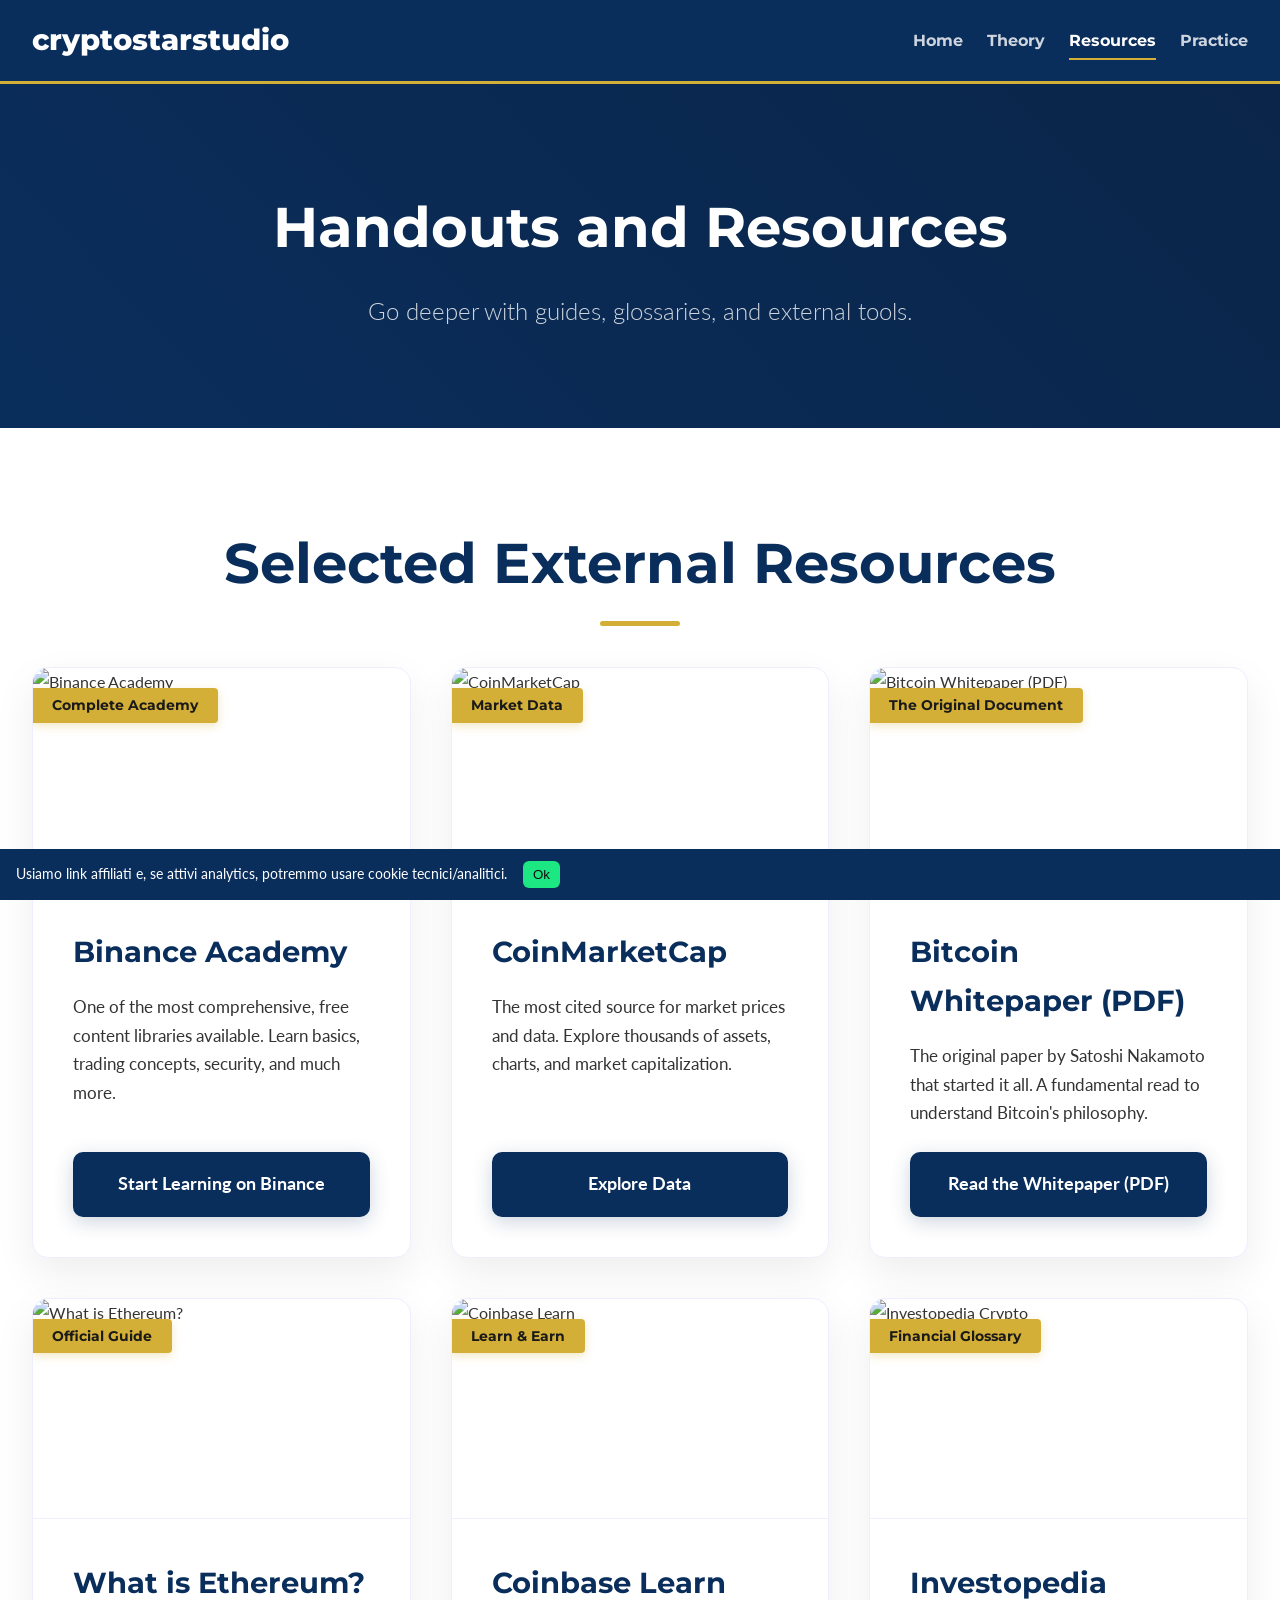
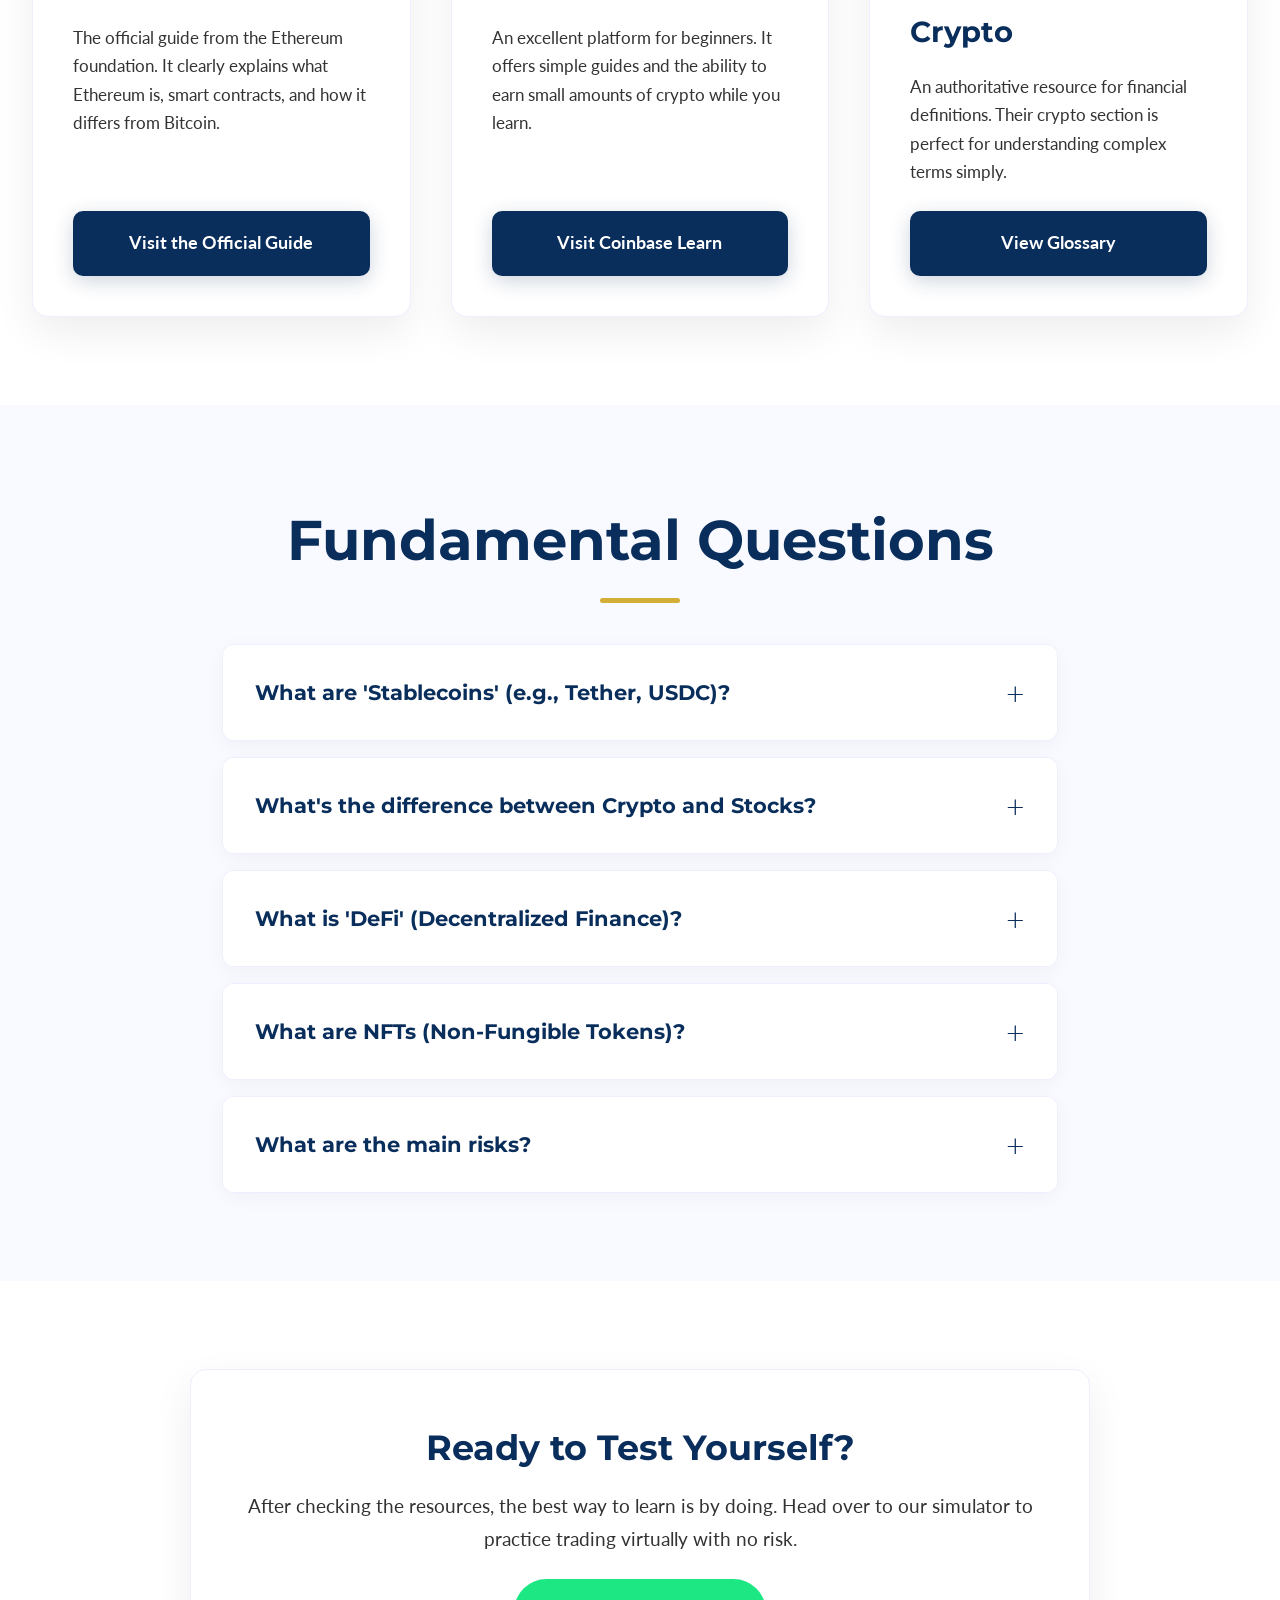
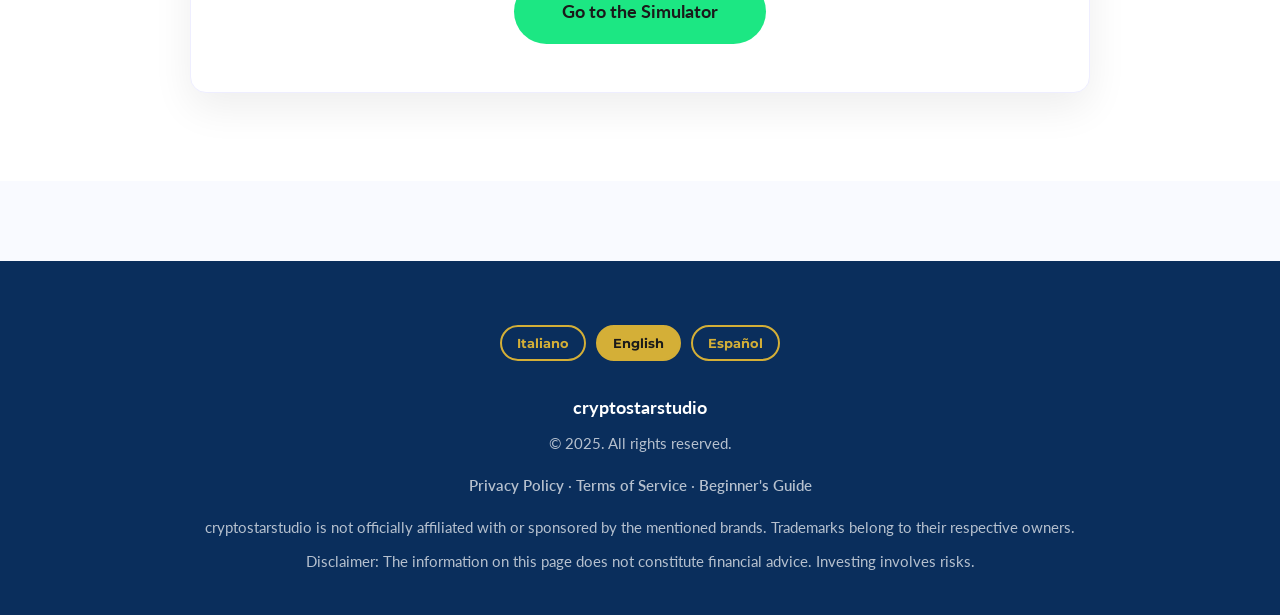
==== dispense.html @ 54ff077c "Commit iniziale - Aggiunte le 4 pagine principali" ====
<!DOCTYPE html>
<html lang="it">
<head>
    <meta charset="UTF-8">
    <meta name="viewport" content="width=device-width, initial-scale=1.0">
    <title data-lang-key="pageTitleDispense">cryptostarstudio - Dispense</title>

    
    <link rel="preconnect" href="https://fonts.googleapis.com">
    <link rel="preconnect" href="https://fonts.gstatic.com" crossorigin>
    <link href="https://fonts.googleapis.com/css2?family=Montserrat:wght@500;700;800&family=Lato:wght@300;400;700&display=swap" rel="stylesheet">

    
    <link rel="stylesheet" href="https://cdnjs.cloudflare.com/ajax/libs/animate.css/4.1.1/animate.min.css"/>

    <style>
        /* === VARIABILI GLOBALI === */
        :root {
            --primary-color: #0a2e5c;
            --secondary-color: #D4AF37;
            --cta-color: #1ce783;
            --dark-color: #1a1a1a;
            --light-color: #ffffff;
            --background-color: #f9faff;
            --text-color: #333;
            --font-heading: 'Montserrat', sans-serif;
            --font-body: 'Lato', sans-serif;
            --card-shadow: 0 15px 40px rgba(0, 0, 0, 0.07);
            --transition-speed: 0.5s cubic-bezier(0.19, 1, 0.22, 1);
        }
        *, *::before, *::after { box-sizing: border-box; margin: 0; padding: 0; }
        html { scroll-behavior: smooth; }
        body {
            font-family: var(--font-body);
            line-height: 1.7;
            color: var(--text-color);
            background-color: var(--background-color);
            overflow-x: hidden;
        }
        .container { max-width: 1280px; margin: 0 auto; padding: 0 2rem; }
        
        /* === Menu Navigazione === */
        .main-nav {
            background-color: var(--primary-color);
            padding: 1rem 0;
            width: 100%;
            z-index: 100;
            box-shadow: 0 2px 10px rgba(0,0,0,0.2);
            border-bottom: 3px solid var(--secondary-color);
        }
        .nav-container {
            display: flex;
            justify-content: space-between;
            align-items: center;
            max-width: 1280px;
            margin: 0 auto;
            padding: 0 2rem;
        }
        .nav-logo {
            font-family: var(--font-heading);
            font-size: 1.8rem;
            font-weight: 800;
            color: var(--light-color);
            text-decoration: none;
        }
        .nav-logo span { color: var(--secondary-color); font-weight: 700; }
        .nav-menu { list-style: none; display: flex; gap: 1.5rem; margin: 0; padding: 0; }
        .nav-menu li a {
            color: rgba(255, 255, 255, 0.8);
            text-decoration: none;
            font-weight: 700;
            font-family: var(--font-heading);
            font-size: 1rem;
            transition: color 0.3s ease;
            padding: 0.5rem 0;
        }
        .nav-menu li a:hover,
        .nav-menu li a.current {
            color: var(--light-color);
            border-bottom: 2px solid var(--secondary-color);
        }
        .nav-toggle { display: none; }
        @media (max-width: 768px) {
            .nav-container { flex-wrap: wrap; padding: 0 1rem; }
            .nav-menu { display: none; flex-direction: column; width: 100%; gap: 0.5rem; margin-top: 1rem; }
            .nav-menu.is-active { display: flex; }
            .nav-menu li { text-align: center; width: 100%; }
            .nav-menu li a { display: block; padding: 0.75rem 0; }
            .nav-menu li a:hover, .nav-menu li a.current { border-bottom: none; background-color: rgba(255,255,255,0.1); }
            .nav-toggle { display: block; background: none; border: none; color: white; font-size: 2rem; cursor: pointer; }
        }
        
        /* === Header Semplice === */
        .hero-simple {
            padding: 6rem 2rem;
            background: linear-gradient(45deg, var(--primary-color), #0a2549);
            color: var(--light-color);
            text-align: center;
        }
        .hero-simple h1 {
            font-family: var(--font-heading);
            font-size: 3.5rem;
            font-weight: 700;
        }
        .hero-simple p {
            font-size: 1.5rem;
            font-weight: 300;
            max-width: 700px;
            margin: 1rem auto 0;
            color: rgba(255, 255, 255, 0.8);
        }
        @media (max-width: 768px) {
            .hero-simple { padding: 4rem 1rem; }
            .hero-simple h1 { font-size: 2.5rem; }
            .hero-simple p { font-size: 1.2rem; }
        }

        /* === Sezioni === */
        .section { padding: 5.5rem 0; position: relative; }
        .section-title {
            font-family: var(--font-heading);
            font-size: 3.5rem;
            color: var(--primary-color);
            margin-bottom: 3.5rem; 
            font-weight: 700;
            text-align: center;
            position: relative;
        }
        .section-title::after {
            content: '';
            position: absolute;
            left: 50%;
            bottom: -15px;
            transform: translateX(-50%);
            width: 80px;
            height: 5px;
            background: var(--secondary-color);
            border-radius: 3px;
        }
        
        /* Sfondi Sezioni */
        .section-risorse { background-color: var(--light-color); }
        .section-faq { background-color: var(--background-color); }
        .section-cta-pratica { background-color: var(--light-color); }
        .content-wrapper { max-width: 900px; margin: 0 auto; }

        /* === Stili Card Risorse === */
        .card-grid {
            display: grid;
            grid-template-columns: repeat(auto-fit, minmax(340px, 1fr));
            gap: 2.5rem;
            justify-content: center;
        }
        .conto-card {
            background-color: var(--light-color);
            border-radius: 16px;
            box-shadow: var(--card-shadow);
            overflow: hidden;
            display: flex;
            flex-direction: column;
            transition: transform var(--transition-speed), box-shadow var(--transition-speed);
            border: 1px solid #eef;
            position: relative;
        }
        .conto-card:hover {
            transform: translateY(-12px);
            box-shadow: 0 25px 50px rgba(0, 0, 0, 0.1);
        }
        .conto-card-badge {
            position: absolute;
            top: 20px;
            left: -1px;
            background-color: var(--secondary-color);
            color: var(--dark-color);
            padding: 5px 20px;
            font-weight: 700;
            font-family: var(--font-heading);
            font-size: 0.9rem;
            border-radius: 0 4px 4px 0;
            box-shadow: 0 3px 10px rgba(212, 175, 55, 0.3);
        }
        .conto-image {
            width: 100%;
            height: 220px;
            object-fit: cover;
            display: block;
            border-bottom: 1px solid #eef;
        }
        .conto-content {
            padding: 2.5rem;
            flex-grow: 1; 
            display: flex;
            flex-direction: column;
        }
        .conto-content h3 {
            font-family: var(--font-heading);
            font-size: 1.8rem;
            color: var(--primary-color);
            margin-bottom: 1rem;
            font-weight: 700;
        }
        .conto-content p {
            font-size: 1.05rem;
            margin-bottom: 1.5rem;
            flex-grow: 1; 
        }
        .conto-cta {
            display: block;
            width: 100%;
            padding: 1.1rem 1.5rem;
            background: var(--primary-color);
            color: var(--light-color);
            text-align: center;
            text-decoration: none;
            font-weight: 700;
            font-size: 1.1rem;
            border-radius: 10px;
            transition: all 0.3s ease;
            box-shadow: 0 5px 20px rgba(10, 46, 92, 0.2);
            margin-top: auto; /* Spinge il bottone in fondo */
        }
        .conto-cta:hover {
            background-color: var(--dark-color);
            transform: translateY(-3px);
            box-shadow: 0 8px 25px rgba(0, 0, 0, 0.2);
        }
        
        /* === Stili FAQ === */
        .faq-container {
            display: flex;
            flex-direction: column;
            gap: 1rem;
        }
        .faq-item {
            background: var(--light-color);
            border-radius: 12px;
            border: 1px solid #eef;
            box-shadow: 0 5px 20px rgba(0,0,0,0.04);
            overflow: hidden; 
        }
        .faq-question {
            width: 100%;
            display: flex;
            justify-content: space-between;
            align-items: center;
            padding: 1.75rem 2rem;
            background: var(--light-color);
            border: none;
            cursor: pointer;
            text-align: left;
            font-family: var(--font-heading);
            font-size: 1.3rem;
            font-weight: 700;
            color: var(--primary-color);
            transition: background-color 0.3s ease;
        }
        .faq-question:hover {
            background-color: #fcfdff;
        }
        .faq-question::after { 
            content: '+';
            font-family: 'Lato', sans-serif;
            font-size: 2rem;
            font-weight: 300;
            color: var(--primary-color);
            transition: transform 0.3s ease;
            margin-left: 1rem;
        }
        .faq-question.active::after { 
            content: '\00D7'; /* Simbolo 'x' */
            transform: scale(1.2);
        }
        .faq-answer {
            max-height: 0; 
            overflow: hidden;
            transition: max-height 0.4s ease-out;
        }
        .faq-answer p {
            padding: 0 2rem 1.75rem 2rem;
            font-size: 1.05rem;
            line-height: 1.8;
            color: var(--text-color);
        }
        
        /* === Stili CTA Box === */
        .cta-box {
            background: var(--light-color);
            padding: 3rem;
            border-radius: 16px;
            text-align: center;
            max-width: 900px;
            margin: 0 auto;
            box-shadow: var(--card-shadow);
            border: 1px solid #eef;
        }
        .cta-box h3 {
            font-family: var(--font-heading);
            font-size: 2.2rem;
            color: var(--primary-color);
            margin-bottom: 0.75rem;
        }
        .cta-box p {
            font-size: 1.2rem;
            margin-bottom: 1.5rem;
        }
        .cta-box-link {
            display: inline-block;
            background: var(--cta-color);
            color: var(--dark-color);
            padding: 1.1rem 3rem;
            border-radius: 50px;
            text-decoration: none;
            font-weight: 700;
            font-size: 1.1rem;
            transition: all 0.3s ease;
        }
        .cta-box-link:hover {
            background: var(--primary-color);
            color: var(--light-color);
            transform: scale(1.05);
        }

        /* === Animazioni Scroll === */
        .animate-on-scroll {
            opacity: 0;
            transition: opacity 1s ease-out, transform 1s ease-out;
        }
        .fade-in-up {
            transform: translateY(50px);
        }
        .is-visible {
            opacity: 1;
            transform: translate(0, 0);
        }

        /* === Footer === */
        footer {
            background-color: var(--primary-color);
            color: rgba(255, 255, 255, 0.7);
            text-align: center;
            padding: 4rem 2rem 2rem 2rem; 
            margin-top: 5rem;
            position: relative;
        }
        .lang-selector { margin-bottom: 2rem; display: flex; justify-content: center; gap: 10px; }
        .lang-selector button {
            background: none;
            border: 2px solid var(--secondary-color);
            color: var(--secondary-color);
            padding: 8px 15px;
            font-weight: 700;
            font-family: var(--font-heading);
            border-radius: 20px;
            cursor: pointer;
            transition: all 0.3s ease;
        }
        .lang-selector button:hover { background-color: var(--secondary-color); color: var(--dark-color); }
        .lang-selector button.active { background-color: var(--secondary-color); color: var(--dark-color); }
        footer p { margin-bottom: 0.5rem; font-size: 0.95rem; }
        footer p:first-of-type { font-weight: 700; color: var(--light-color); font-size: 1.1rem; }
        .footer-links { margin: 1rem 0; }
        .footer-links a { color: rgba(255, 255, 255, 0.7); text-decoration: none; font-weight: 600; }
        .footer-links a:hover { color: var(--light-color); text-decoration: underline; }
    </style>
</head>
<body id="page-dispense">

    <nav class="main-nav">
        <div class="nav-container">
            <a href="index.html" class="nav-logo" data-lang-key="footerBrand">cryptostar<span>studio</span></a>
            
            <button class="nav-toggle" id="nav-toggle" aria-label="Menu" aria-expanded="false" aria-controls="nav-menu">☰</button>
            
            <ul class="nav-menu" id="nav-menu">
                <li><a href="index.html" data-lang-key="navHome"></a></li>
                <li><a href="teoria.html" data-lang-key="navTeoria"></a></li>
                <li><a href="dispense.html" class="current" data-lang-key="navDispense"></a></li>
                <li><a href="pratica.html" data-lang-key="navPratica"></a></li>
            </ul>
        </div>
    </nav>

    <header class="hero-simple">
        <div class="hero-simple-content">
            <h1 data-lang-key="dispenseHeroTitle"></h1>
            <p data-lang-key="dispenseHeroSubtitle"></p>
        </div>
    </header>

    <main>
        
        <section class="section section-risorse">
            <div class="container">
                <h2 class="section-title animate-on-scroll fade-in-up" data-lang-key="risorseTitle"></h2>
                
                <div class="card-grid" id="risorse-grid">
                    </div>
            </div>
        </section>

        <section class="section section-faq">
            <div class="container content-wrapper">
                <h2 class="section-title animate-on-scroll fade-in-up" data-lang-key="faqTitle"></h2>
                
                <div class="faq-container animate-on-scroll fade-in-up" style="transition-delay: 200ms;">
                    
                    <div class="faq-item">
                        <button class="faq-question" id="faq-q-1" aria-expanded="false" aria-controls="faq-a-1" data-lang-key="faq1q"></button>
                        <div class="faq-answer" id="faq-a-1" role="region" aria-labelledby="faq-q-1">
                            <p data-lang-key="faq1a"></p>
                        </div>
                    </div>
                    <div class="faq-item">
                        <button class="faq-question" id="faq-q-2" aria-expanded="false" aria-controls="faq-a-2" data-lang-key="faq2q"></button>
                        <div class="faq-answer" id="faq-a-2" role="region" aria-labelledby="faq-q-2">
                            <p data-lang-key="faq2a"></p>
                        </div>
                    </div>
                    <div class="faq-item">
                        <button class="faq-question" id="faq-q-3" aria-expanded="false" aria-controls="faq-a-3" data-lang-key="faq3q"></button>
                        <div class="faq-answer" id="faq-a-3" role="region" aria-labelledby="faq-q-3">
                            <p data-lang-key="faq3a"></p>
                        </div>
                    </div>
                    <div class="faq-item">
                        <button class="faq-question" id="faq-q-4" aria-expanded="false" aria-controls="faq-a-4" data-lang-key="faq4q"></button>
                        <div class="faq-answer" id="faq-a-4" role="region" aria-labelledby="faq-q-4">
                            <p data-lang-key="faq4a"></p>
                        </div>
                    </div>
                    <div class="faq-item">
                        <button class="faq-question" id="faq-q-5" aria-expanded="false" aria-controls="faq-a-5" data-lang-key="faq5q"></button>
                        <div class="faq-answer" id="faq-a-5" role="region" aria-labelledby="faq-q-5">
                            <p data-lang-key="faq5a"></p>
                        </div>
                    </div>

                </div>
            </div>
        </section>

        <section class="section section-cta-pratica">
            <div class="container">
                 <div class="cta-box animate-on-scroll fade-in-up">
                    <h3 data-lang-key="praticaCtaTitle"></h3>
                    <p data-lang-key="praticaCtaDesc"></p>
                    <a href="pratica.html" class="cta-box-link" data-lang-key="praticaCtaBtn"></a>
                </div>
            </div>
        </section>
        
    </main>

    <footer>
        <div class="container">
            <div class="lang-selector">
                <button data-lang="it">Italiano</button>
                <button data-lang="en">English</button>
                <button data-lang="es">Español</button>
            </div>
            <p data-lang-key="footerBrand"></p>
            <p>&copy; 2025. <span data-lang-key="footerRights"></span></p>
            
            <p class="footer-links">
                <a href="privacy.html" data-lang-key="privacyLink"></a> &middot; 
                <a href="termini.html" data-lang-key="termsLink"></a> &middot; 
                <a href="teoria.html" data-lang-key="guideLink"></a>
                </p>
            <p data-lang-key="notAffiliated"></p>
            <p data-lang-key="footerDisclaimer"></p>
        </div>
    </footer>


    <script>
        // === OGGETTO TRADUZIONI ===
        const translations = {
            "it": {
                "pageTitleDispense": "cryptostarstudio - Dispense e Risorse",
                "navHome": "Home",
                "navTeoria": "Teoria",
                "navDispense": "Dispense",
                "navPratica": "Pratica",
                "dispenseHeroTitle": "Dispense e Risorse",
                "dispenseHeroSubtitle": "Approfondisci con guide, glossari e strumenti esterni.",
                
                "risorseTitle": "Risorse Esterne Selezionate",
                "risorsaBinanceType": "Accademia Completa",
                "risorsaBinanceTitle": "Binance Academy",
                "risorsaBinanceDesc": "Una delle librerie di contenuti più complete e gratuite. Impara le basi, i concetti di trading, la sicurezza e molto altro.",
                "risorsaBinanceCta": "Inizia a Imparare su Binance",
                "risorsaBitcoinType": "Il Documento Originale",
                "risorsaBitcoinTitle": "Bitcoin Whitepaper (PDF)",
                "risorsaBitcoinDesc": "Il documento originale di Satoshi Nakamoto che ha dato inizio a tutto. Una lettura fondamentale per capire la filosofia di Bitcoin.",
                "risorsaBitcoinCta": "Leggi il Whitepaper (PDF)",
                "risorsaEthereumType": "Guida Ufficiale",
                "risorsaEthereumTitle": "Cos'è Ethereum?",
                "risorsaEthereumDesc": "La guida ufficiale dalla fondazione Ethereum. Spiega in modo chiaro cos'è Ethereum, gli smart contract, e come si differenzia da Bitcoin.",
                "risorsaEthereumCta": "Visita la Guida Ufficiale",
                "risorsaCoinbaseType": "Impara e Guadagna",
                "risorsaCoinbaseTitle": "Coinbase Learn",
                "risorsaCoinbaseDesc": "Una piattaforma eccellente per i principianti. Offre guide semplici e la possibilità di guadagnare piccole quantità di crypto mentre impari.",
                "risorsaCoinbaseCta": "Visita Coinbase Learn",
                "risorsaGlossarioType": "Glossario Finanziario",
                "risorsaInvestopediaTitle": "Investopedia Crypto",
                "risorsaInvestopediaDesc": "Una risorsa autorevole per definizioni finanziarie. La loro sezione crypto è perfetta per capire termini complessi in modo semplice.",
                "risorsaInvestopediaCta": "Consulta il Glossario",
                "risorsaDatiType": "Dati di Mercato",
                "risorsaCoinMarketCapTitle": "CoinMarketCap",
                "risorsaCoinMarketCapDesc": "La fonte più citata per i prezzi e i dati di mercato. Esplora migliaia di asset, grafici e capitalizzazione di mercato.",
                "risorsaCoinMarketCapCta": "Esplora i Dati",

                "faqTitle": "Domande Fondamentali",
                "faq1q": "Cosa sono le 'Stablecoin' (es. Tether, USDC)?",
                "faq1a": "Sono criptovalute progettate per mantenere un valore stabile, solitamente agganciato 1:1 a una valuta tradizionale come il Dollaro USA. Sono usate per fare trading o per \"parcheggiare\" valore senza uscire dal mercato crypto.",
                "faq2q": "Qual è la differenza tra Criptovalute e Azioni?",
                "faq2a": "Le Azioni rappresentano la proprietà di una frazione di un'azienda. Le Criptovalute sono asset digitali nativi di una rete (la blockchain). Il loro valore non è legato ai profitti di un'azienda, ma alla sicurezza, utilità e adozione della loro rete.",
                "faq3q": "Cos'è la 'DeFi' (Finanza Decentralizzata)?",
                "faq3a": "È un termine che descrive servizi finanziari (prestiti, scambi, ecc.) costruiti sulla blockchain, principalmente Ethereum. L'obiettivo è eliminare gli intermediari, come le banche.",
                "faq4q": "Cosa sono gli NFT (Non-Fungible Token)?",
                "faq4a": "Sono 'certificati di proprietà' digitali unici registrati su una blockchain. Possono rappresentare qualsiasi cosa, da un'opera d'arte digitale a un oggetto in un videogioco. 'Non-Fungibile' significa che non è intercambiabile.",
                "faq5q": "Quali sono i rischi principali?",
                "faq5a": "I rischi principali sono: 1. **Volatilità:** I prezzi possono salire e scendere molto rapidamente. 2. **Sicurezza:** Se perdi le chiavi del tuo wallet, perdi i tuoi fondi per sempre. 3. **Regolamentazione:** Le leggi cambiano rapidamente. Non investire mai più di quanto sei disposto a perdere.",

                "praticaCtaTitle": "Pronto a Metterti alla Prova?",
                "praticaCtaDesc": "Dopo aver consultato le risorse, il modo migliore per imparare è fare. Passa al nostro simulatore per fare trading virtuale senza rischi.",
                "praticaCtaBtn": "Vai al Simulatore",

                "footerBrand": "cryptostarstudio",
                "footerRights": "Tutti i diritti riservati.",
                "footerDisclaimer": "Disclaimer: Le informazioni su questa pagina non costituiscono consulenza finanziaria. Investire comporta dei rischi.",
                "privacyLink": "Privacy Policy",
                "termsLink": "Termini di Servizio",
                "guideLink": "Guida per Principianti",
                "notAffiliated": "cryptostarstudio non è affiliato né sponsorizzato ufficialmente dai brand menzionati. I marchi appartengono ai rispettivi proprietari."
            },
            "en": {
                // ... (Traduci tutte le nuove chiavi in Inglese)
                "pageTitleDispense": "cryptostarstudio - Resources",
                "navHome": "Home",
                "navTeoria": "Theory",
                "navDispense": "Resources",
                "navPratica": "Practice",
                "dispenseHeroTitle": "Handouts and Resources",
                "dispenseHeroSubtitle": "Go deeper with guides, glossaries, and external tools.",
                "risorseTitle": "Selected External Resources",
                "risorsaBinanceType": "Complete Academy",
                "risorsaBinanceTitle": "Binance Academy",
                "risorsaBinanceDesc": "One of the most comprehensive, free content libraries available. Learn basics, trading concepts, security, and much more.",
                "risorsaBinanceCta": "Start Learning on Binance",
                "risorsaBitcoinType": "The Original Document",
                "risorsaBitcoinTitle": "Bitcoin Whitepaper (PDF)",
                "risorsaBitcoinDesc": "The original paper by Satoshi Nakamoto that started it all. A fundamental read to understand Bitcoin's philosophy.",
                "risorsaBitcoinCta": "Read the Whitepaper (PDF)",
                "risorsaEthereumType": "Official Guide",
                "risorsaEthereumTitle": "What is Ethereum?",
                "risorsaEthereumDesc": "The official guide from the Ethereum foundation. It clearly explains what Ethereum is, smart contracts, and how it differs from Bitcoin.",
                "risorsaEthereumCta": "Visit the Official Guide",
                "risorsaCoinbaseType": "Learn & Earn",
                "risorsaCoinbaseTitle": "Coinbase Learn",
                "risorsaCoinbaseDesc": "An excellent platform for beginners. It offers simple guides and the ability to earn small amounts of crypto while you learn.",
                "risorsaCoinbaseCta": "Visit Coinbase Learn",
                "risorsaGlossarioType": "Financial Glossary",
                "risorsaInvestopediaTitle": "Investopedia Crypto",
                "risorsaInvestopediaDesc": "An authoritative resource for financial definitions. Their crypto section is perfect for understanding complex terms simply.",
                "risorsaInvestopediaCta": "View Glossary",
                "risorsaDatiType": "Market Data",
                "risorsaCoinMarketCapTitle": "CoinMarketCap",
                "risorsaCoinMarketCapDesc": "The most cited source for market prices and data. Explore thousands of assets, charts, and market capitalization.",
                "risorsaCoinMarketCapCta": "Explore Data",
                "faqTitle": "Fundamental Questions",
                "faq1q": "What are 'Stablecoins' (e.g., Tether, USDC)?",
                "faq1a": "They are cryptocurrencies designed to maintain a stable value, usually pegged 1:1 to a traditional currency like the US Dollar. They are used for trading or to \"park\" value without leaving the crypto market.",
                "faq2q": "What's the difference between Crypto and Stocks?",
                "faq2a": "Stocks represent ownership in a company. Cryptocurrencies are digital assets native to a network (the blockchain). Their value isn't tied to company profits, but to the security, utility, and adoption of their network.",
                "faq3q": "What is 'DeFi' (Decentralized Finance)?",
                "faq3a": "It's a term for financial services (lending, borrowing, trading) built on blockchain technology, mainly Ethereum. The goal is to eliminate intermediaries like banks.",
                "faq4q": "What are NFTs (Non-Fungible Tokens)?",
                "faq4a": "They are unique digital 'certificates of ownership' registered on a blockchain. They can represent anything from digital art to a video game item. 'Non-Fungible' means it's not interchangeable.",
                "faq5q": "What are the main risks?",
                "faq5a": "The main risks are: 1. **Volatility:** Prices can rise and fall very quickly. 2. **Security:** If you lose your wallet's private keys, you lose your funds forever. 3. **Regulation:** Laws change rapidly. Never invest more than you are willing to lose.",
                "praticaCtaTitle": "Ready to Test Yourself?",
                "praticaCtaDesc": "After checking the resources, the best way to learn is by doing. Head over to our simulator to practice trading virtually with no risk.",
                "praticaCtaBtn": "Go to the Simulator",
                "footerBrand": "cryptostarstudio",
                "footerRights": "All rights reserved.",
                "footerDisclaimer": "Disclaimer: The information on this page does not constitute financial advice. Investing involves risks.",
                "privacyLink": "Privacy Policy",
                "termsLink": "Terms of Service",
                "guideLink": "Beginner's Guide",
                "notAffiliated": "cryptostarstudio is not officially affiliated with or sponsored by the mentioned brands. Trademarks belong to their respective owners."
            },
            "es": {
                // ... (Traduci tutte le nuove chiavi in Spagnolo)
                "pageTitleDispense": "cryptostarstudio - Recursos",
                "navHome": "Inicio",
                "navTeoria": "Teoría",
                "navDispense": "Recursos",
                "navPratica": "Práctica",
                "dispenseHeroTitle": "Recursos y Guías",
                "dispenseHeroSubtitle": "Profundiza con guías, glosarios y herramientas externas.",
                "risorseTitle": "Recursos Externos Seleccionados",
                "risorsaBinanceType": "Academia Completa",
                "risorsaBinanceTitle": "Binance Academy",
                "risorsaBinanceDesc": "Una de las bibliotecas de contenido gratuitas más completas. Aprende conceptos básicos, trading, seguridad y mucho más.",
                "risorsaBinanceCta": "Aprende en Binance",
                "risorsaBitcoinType": "El Documento Original",
                "risorsaBitcoinTitle": "Bitcoin Whitepaper (PDF)",
                "risorsaBitcoinDesc": "El documento original de Satoshi Nakamoto que lo empezó todo. Una lectura fundamental para entender la filosofía de Bitcoin.",
                "risorsaBitcoinCta": "Leer el Whitepaper (PDF)",
                "risorsaEthereumType": "Guía Oficial",
                "risorsaEthereumTitle": "¿Qué es Ethereum?",
                "risorsaEthereumDesc": "La guía oficial de la fundación Ethereum. Explica claramente qué es Ethereum, los smart contracts y en qué se diferencia de Bitcoin.",
                "risorsaEthereumCta": "Visita la Guía Oficial",
                "risorsaCoinbaseType": "Aprende y Gana",
                "risorsaCoinbaseTitle": "Coinbase Learn",
                "risorsaCoinbaseDesc": "Una plataforma excelente para principiantes. Ofrece guías sencillas y la posibilidad de ganar pequeñas cantidades de cripto mientras aprendes.",
                "risorsaCoinbaseCta": "Visita Coinbase Learn",
                "risorsaGlossarioType": "Glosario Financiero",
                "risorsaInvestopediaTitle": "Investopedia Crypto",
                "risorsaInvestopediaDesc": "Un recurso autorizado para definiciones financieras. Su sección de cripto es perfecta para entender términos complejos de forma sencilla.",
                "risorsaInvestopediaCta": "Consultar Glosario",
                "risorsaDatiType": "Datos de Mercado",
                "risorsaCoinMarketCapTitle": "CoinMarketCap",
                "risorsaCoinMarketCapDesc": "La fuente más citada de precios y datos de mercado. Explora miles de activos, gráficos y capitalización de mercado.",
                "risorsaCoinMarketCapCta": "Explorar Datos",
                "faqTitle": "Preguntas Fundamentales",
                "faq1q": "¿Qué son las 'Stablecoins' (ej. Tether, USDC)?",
                "faq1a": "Son criptomonedas diseñadas para mantener un valor estable, generalmente anclado 1:1 a una moneda tradicional como el Dólar USA. Se usan para operar o para \"aparcar\" valor sin salir del mercado cripto.",
                "faq2q": "¿Cuál es la diferencia entre Criptomonedas y Acciones?",
                "faq2a": "Las Acciones representan la propiedad de una fracción de una empresa. Las Criptomonedas son activos digitales nativos de una red (la blockchain). Su valor no está ligado a las ganancias de una empresa, sino a la seguridad, utilidad y adopción de su red.",
                "faq3q": "¿Qué es 'DeFi' (Finanzas Descentralizadas)?",
                "faq3a": "Es un término para servicios financieros (préstamos, intercambios, etc.) construidos sobre la blockchain, principalmente Ethereum. El objetivo es eliminar intermediarios, como los bancos.",
                "faq4q": "¿Qué son los NFTs (Tokens No Fungibles)?",
                "faq4a": "Son 'certificados de propiedad' digitales únicos registrados en una blockchain. Pueden representar cualquier cosa, desde arte digital hasta un objeto en un videojuego. 'No Fungible' significa que no es intercambiable.",
                "faq5q": "¿Cuáles son los riesgos principales?",
                "faq5a": "Los riesgos principales son: 1. **Volatilidad:** Los precios pueden subir y bajar muy rápidamente. 2. **Seguridad:** Si pierdes las claves privadas de tu wallet, pierdes tus fondos para siempre. 3. **Regulación:** Las leyes cambian rápidamente. Nunca inviertas más de lo que estés dispuesto a perder.",
                "praticaCtaTitle": "¿Listo para Ponerte a Prueba?",
                "praticaCtaDesc": "Después de consultar los recursos, la mejor forma de aprender es practicando. Pásate por nuestro simulador para operar virtualmente sin riesgo.",
                "praticaCtaBtn": "Ir al Simulador",
                "footerBrand": "cryptostarstudio",
                "footerRights": "Todos los derechos reservados.",
                "footerDisclaimer": "Aviso: La información en esta página no constituye asesoramiento financiero. Invertir conlleva riesgos.",
                "privacyLink": "Política de Privacidad",
                "termsLink": "Términos de Servicio",
                "guideLink": "Guía de Principiante",
                "notAffiliated": "cryptostarstudio no está afiliado ni patrocinado oficialmente por las marcas mencionadas. Las marcas pertenecen a sus respectivos propietarios."
            }
        };

        // === DATI PER LE CARD ===
        const risorseData = [
            {
                id: "risorsa-binance",
                typeKey: "risorsaBinanceType",
                titleKey: "risorsaBinanceTitle",
                descriptionKey: "risorsaBinanceDesc",
                imageUrl: "https://image.pollinations.ai/prompt/logo%20of%20binance%20academy%20on%20a%20dark%20digital%20background%20clean%20professional",
                linkUrl: "https://www.financeads.net/tc.php?t=78725C442699662T", 
                ctaKey: "risorsaBinanceCta"
            },
            {
                id: "risorsa-coinmarketcap",
                typeKey: "risorsaDatiType",
                titleKey: "risorsaCoinMarketCapTitle",
                descriptionKey: "risorsaCoinMarketCapDesc",
                imageUrl: "https://image.pollinations.ai/prompt/coinmarketcap%20logo%20on%20a%20clean%20data%20grid%20background%20professional",
                linkUrl: "https://coinmarketcap.com/",
                ctaKey: "risorsaCoinMarketCapCta"
            },
            {
                id: "risorsa-bitcoin",
                typeKey: "risorsaBitcoinType",
                titleKey: "risorsaBitcoinTitle",
                descriptionKey: "risorsaBitcoinDesc",
                imageUrl: "https://image.pollinations.ai/prompt/an%20artistic%20representation%20of%20the%20bitcoin%20whitepaper%20document%20elegant",
                linkUrl: "https://bitcoin.org/files/bitcoin.pdf", 
                ctaKey: "risorsaBitcoinCta"
            },
            {
                id: "risorsa-ethereum",
                typeKey: "risorsaEthereumType",
                titleKey: "risorsaEthereumTitle",
                descriptionKey: "risorsaEthereumDesc",
                imageUrl: "https://image.pollinations.ai/prompt/ethereum%20logo%20on%20a%20futuristic%20purple%20network%20background%20digital%20art",
                linkUrl: "https://ethereum.org/what-is-ethereum/", 
                ctaKey: "risorsaEthereumCta"
            },
            {
                id: "risorsa-coinbase",
                typeKey: "risorsaCoinbaseType",
                titleKey: "risorsaCoinbaseTitle",
                descriptionKey: "risorsaCoinbaseDesc",
                imageUrl: "https://image.pollinations.ai/prompt/logo%20of%20coinbase%20learn%20on%20a%20clean%20blue%20background%20simple%20vector",
                linkUrl: "https://www.coinbase.com/learn", 
                ctaKey: "risorsaCoinbaseCta"
            },
            {
                id: "risorsa-investopedia",
                typeKey: "risorsaGlossarioType",
                titleKey: "risorsaInvestopediaTitle",
                descriptionKey: "risorsaInvestopediaDesc",
                imageUrl: "https://image.pollinations.ai/prompt/investopedia%20logo%20on%20a%20clean%20green%20financial%20background%20professional",
                linkUrl: "https://www.investopedia.com/terms/c/cryptocurrency.asp",
                ctaKey: "risorsaInvestopediaCta"
            }
        ];


        // === VARIABILI GLOBALI ===
        let currentLang = 'it';

        // === FUNZIONE CAMBIO LINGUA ===
        function changeLanguage(lang) {
            if (!translations[lang]) lang = 'it';
            currentLang = lang;
            localStorage.setItem('preferredLang', lang); 
            
            const tr = translations[lang];
            
            document.documentElement.lang = lang;
            
            if (tr.pageTitleDispense) {
                document.title = tr.pageTitleDispense;
            }
            
            document.querySelectorAll('[data-lang-key]').forEach(el => {
                const key = el.dataset.langKey;
                if (tr[key]) {
                    el.innerHTML = tr[key];
                }
            });
            
            document.querySelectorAll('.lang-selector button').forEach(btn => {
                btn.classList.toggle('active', btn.dataset.lang === lang);
            });

            // --- Ricarica i contenuti dinamici ---
            setupRisorse();
        }

        // === FUNZIONE PER POPOLARE LE RISORSE ===
        function setupRisorse() {
            const container = document.getElementById('risorse-grid');
            if (!container) return;

            const tr = translations[currentLang];
            container.innerHTML = ''; // Pulisci il container

            risorseData.forEach((risorsa, index) => {
                const card = document.createElement('div');
                card.className = 'conto-card animate-on-scroll fade-in-up';
                card.style.transitionDelay = `${index * 100}ms`;
                card.id = risorsa.id;
                
                card.innerHTML = `
                    <div class="conto-card-badge">${tr[risorsa.typeKey] || risorsa.typeKey}</div>
                    <img src="${risorsa.imageUrl}" alt="${tr[risorsa.titleKey] || ''}" class="conto-image" loading="lazy">
                    <div class="conto-content">
                        <h3>${tr[risorsa.titleKey] || risorsa.titleKey}</h3>
                        <p>${tr[risorsa.descriptionKey] || risorsa.descriptionKey}</p>
                        <a href="${risorsa.linkUrl}" target="_blank" rel="noopener noreferrer sponsored" class="conto-cta">
                            ${tr[risorsa.ctaKey] || risorsa.ctaKey}
                        </a>
                    </div>
                `;
                container.appendChild(card);
            });

            // Ri-attiva le animazioni per le nuove card
            setupScrollAnimations();
        }

        // === FUNZIONE PER FAQ ===
        function setupFAQ() {
            const faqItems = document.querySelectorAll('.faq-item');
            faqItems.forEach(item => {
                const questionButton = item.querySelector('.faq-question');
                const answerPanel = item.querySelector('.faq-answer');

                if (!questionButton || !answerPanel) return;

                questionButton.addEventListener('click', () => {
                    const isExpanded = questionButton.classList.contains('active');
                    
                    // Chiudi tutti gli altri
                    faqItems.forEach(otherItem => {
                        otherItem.querySelector('.faq-question').classList.remove('active');
                        otherItem.querySelector('.faq-question').setAttribute('aria-expanded', 'false');
                        otherItem.querySelector('.faq-answer').style.maxHeight = null;
                    });
                    
                    // Apri/Chiudi questo
                    if (!isExpanded) {
                        questionButton.classList.add('active');
                        questionButton.setAttribute('aria-expanded', 'true');
                        answerPanel.style.maxHeight = answerPanel.scrollHeight + "px";
                    }
                });
            });
        }

        // === FUNZIONE PER ANIMAZIONI SCROLL ===
        function setupScrollAnimations() {
            const animatedElements = document.querySelectorAll('.animate-on-scroll');
            if ("IntersectionObserver" in window) {
                const observer = new IntersectionObserver((entries, observer) => {
                    entries.forEach(entry => {
                        if (entry.isIntersecting) {
                            entry.target.classList.add('is-visible');
                            observer.unobserve(entry.target);
                        }
                    });
                }, { threshold: 0.1 });

                animatedElements.forEach(el => {
                    if (!el.classList.contains('is-visible')) { // Anima solo se non è già visibile
                        observer.observe(el);
                    }
                });
            } else {
                animatedElements.forEach(el => el.classList.add('is-visible'));
            }
        }

        // === EVENT LISTENER AL CARICAMENTO ===
        document.addEventListener('DOMContentLoaded', () => {
            
            // --- Logica per il Menu Mobile ---
            const navToggle = document.getElementById('nav-toggle');
            const navMenu = document.getElementById('nav-menu');
            if (navToggle && navMenu) {
                navToggle.addEventListener('click', () => {
                    const isActive = navMenu.classList.toggle('is-active');
                    navToggle.setAttribute('aria-expanded', isActive);
                });
            }

            // --- Logica per il Selettore Lingua ---
            const langButtons = document.querySelectorAll('.lang-selector button');
            langButtons.forEach(button => {
                button.addEventListener('click', () => {
                    changeLanguage(button.dataset.lang);
                });
            });

            // --- Inizializza FAQ ---
            setupFAQ();

            // --- Inizializza Lingua e Contenuti ---
            let preferredLang = localStorage.getItem('preferredLang');
            let initialLang = 'it';
            if (preferredLang && translations[preferredLang]) {
                initialLang = preferredLang;
            } else {
                let browserLang = navigator.language.split('-')[0];
                initialLang = translations[browserLang] ? browserLang : 'it';
            }
            changeLanguage(initialLang); // Questo chiamerà anche setupRisorse e setupScrollAnimations
            
            // --- Cookie Banner ---
            if(!localStorage.getItem('cookie_ack')){
                const b=document.createElement('div');
                b.style.cssText='position:fixed;bottom:0;left:0;right:0;background:#0a2e5c;color:#fff;padding:12px 16px;font-size:14px;z-index:9999;';
                b.innerHTML='Usiamo link affiliati e, se attivi analytics, potremmo usare cookie tecnici/analitici. <button id="okc" style="margin-left:12px;background:#1ce783;color:#111;border:0;padding:6px 10px;border-radius:6px;cursor:pointer;">Ok</button>';
                document.body.appendChild(b);
                document.getElementById('okc').onclick=()=>{ localStorage.setItem('cookie_ack','1'); b.remove(); };
            }
        });
    </script>

</body>
</html>
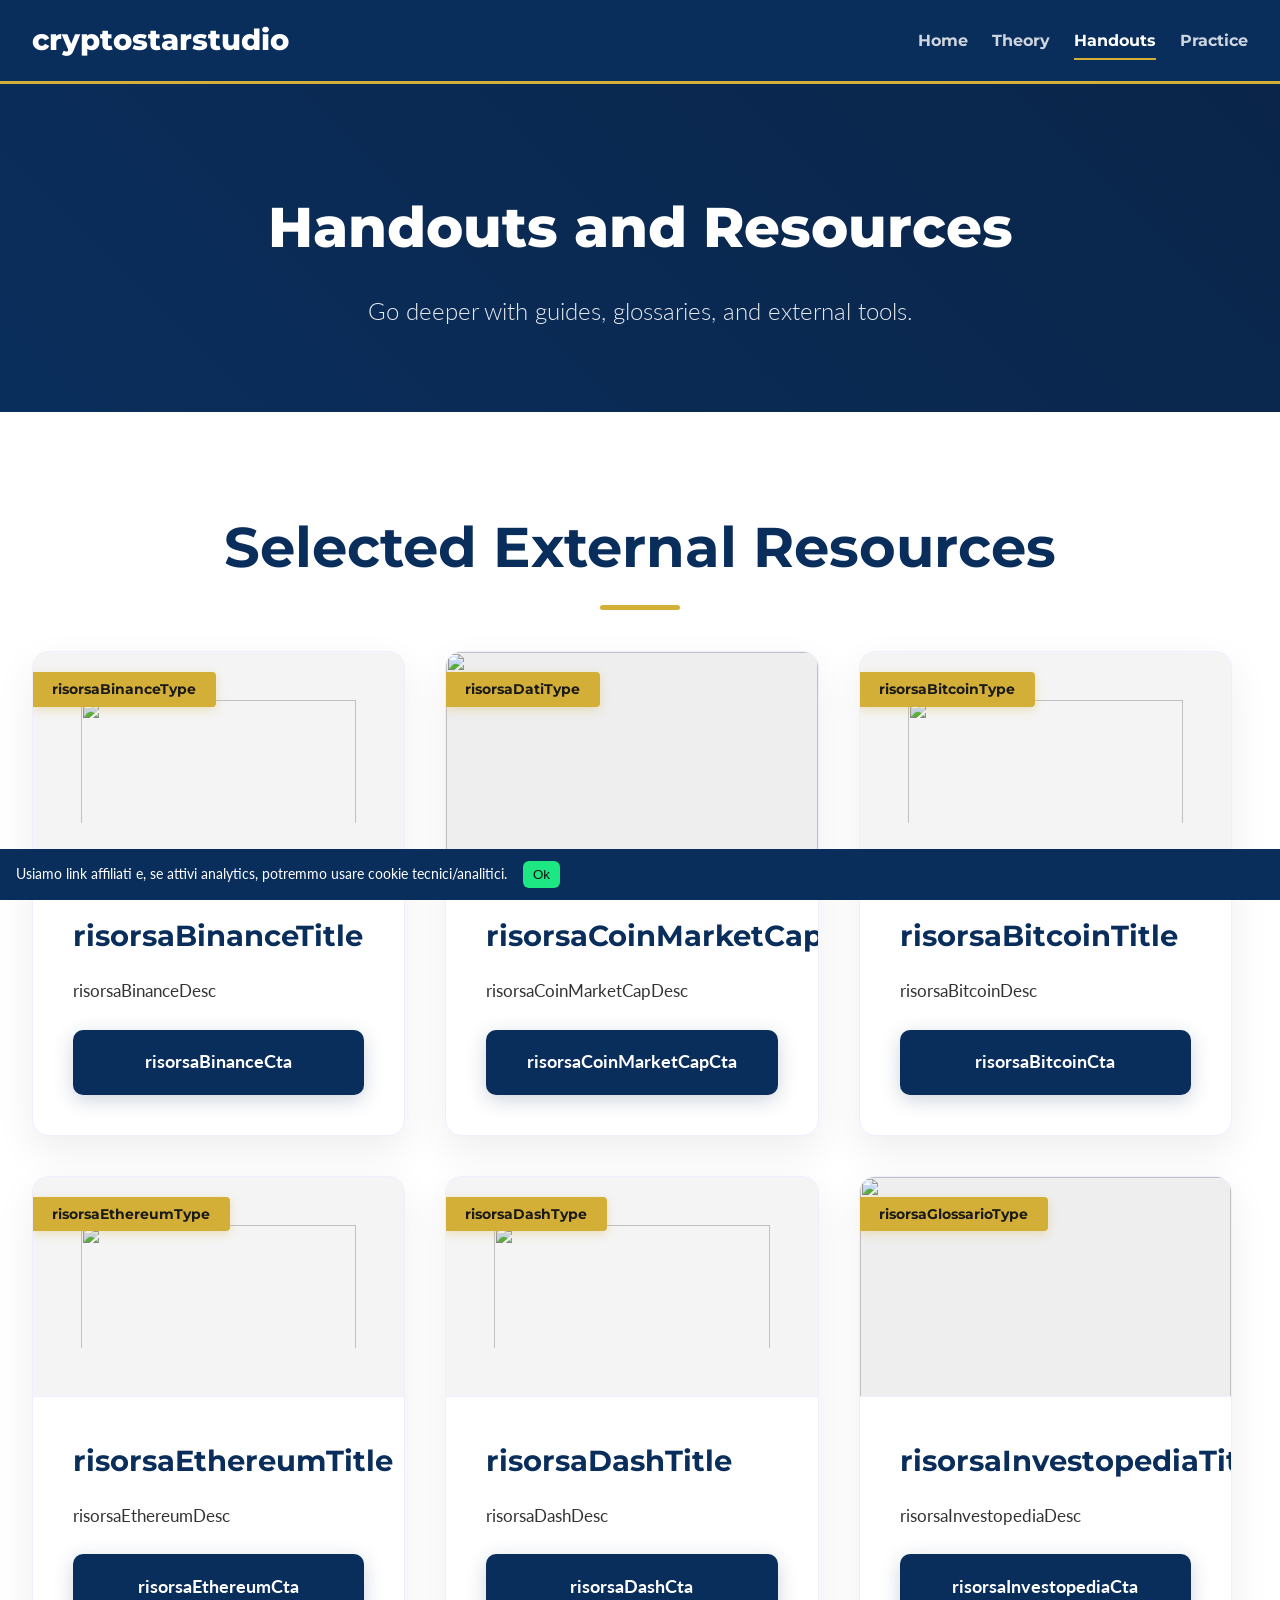
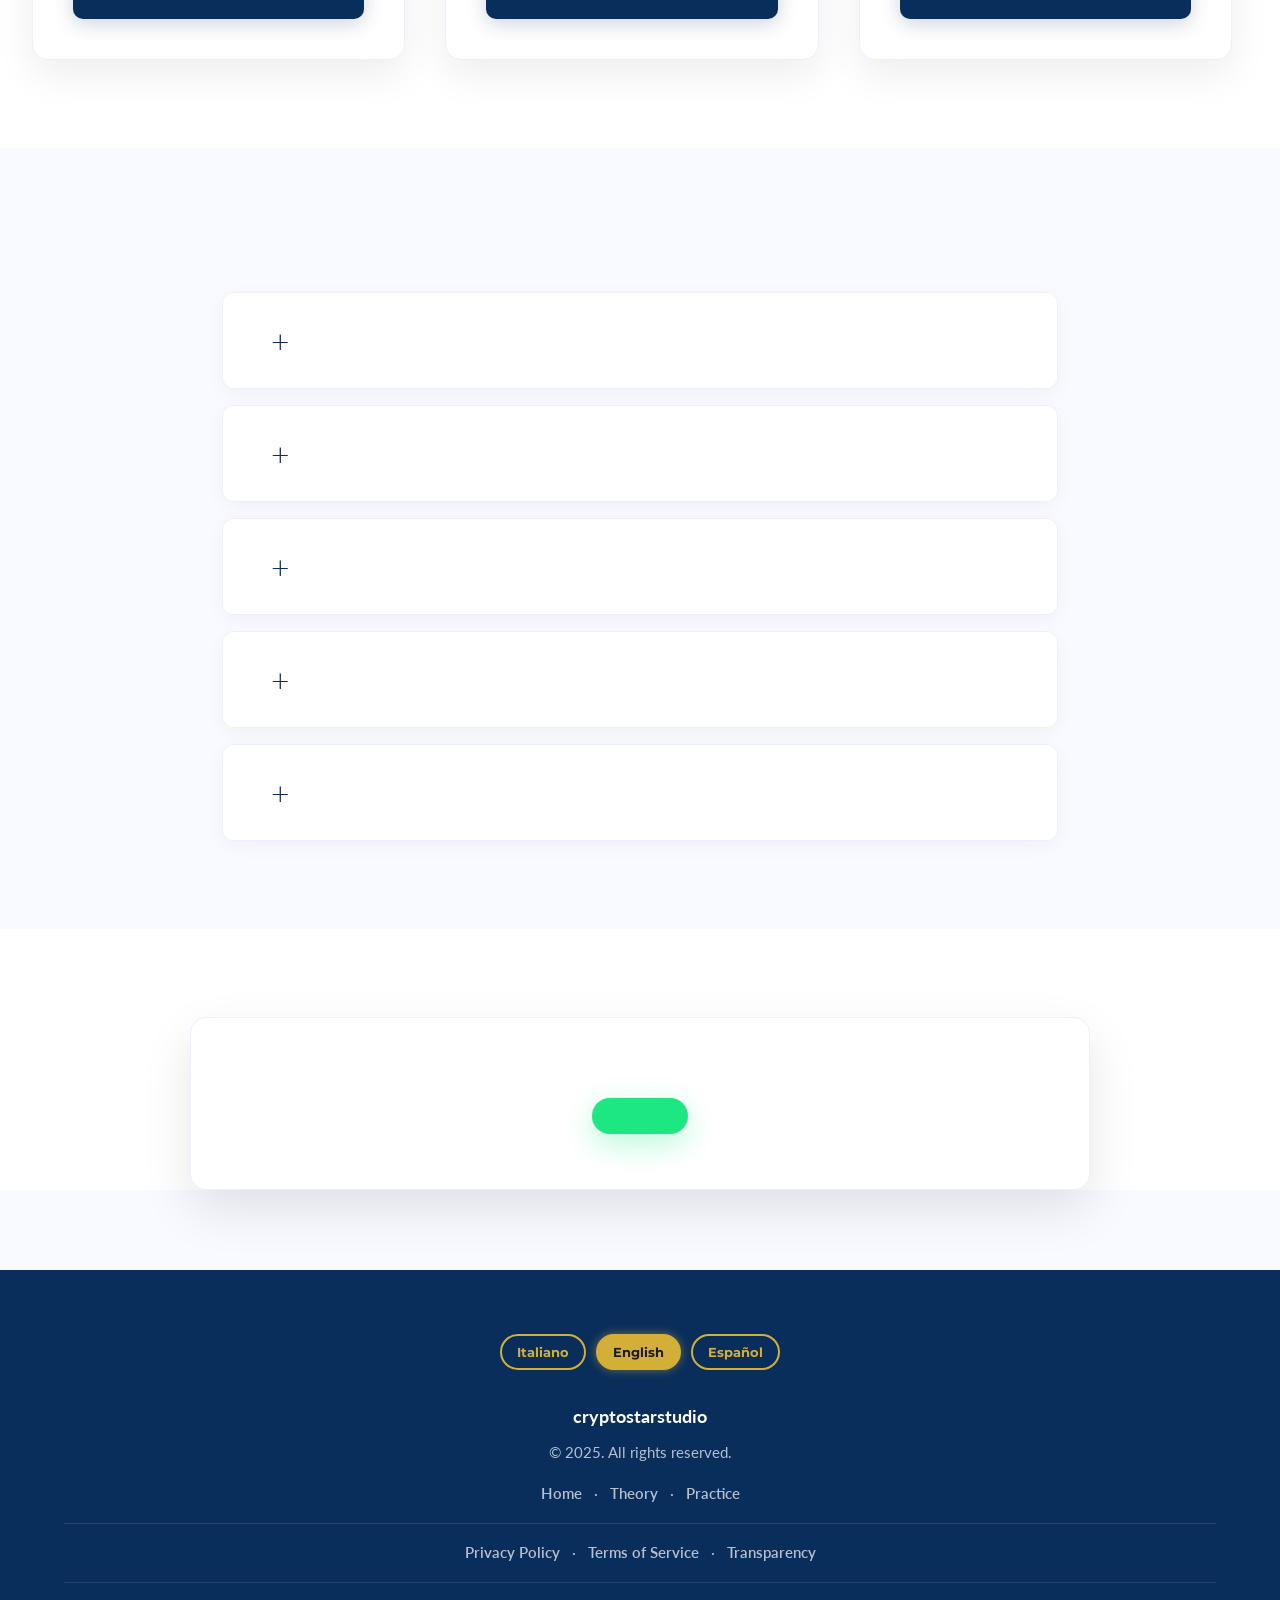
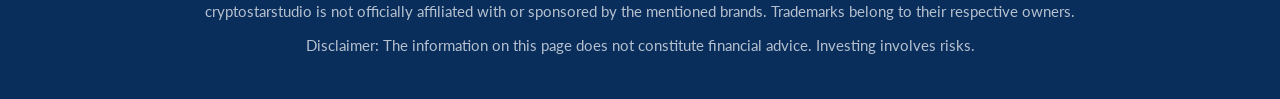
==== commit d8bd9aab: "Aggiornamento Teoria e Dispense: fix logo/menu e migliorie design" ====
--- a/dispense.html
+++ b/dispense.html
@@ -3,18 +3,15 @@
 <head>
     <meta charset="UTF-8">
     <meta name="viewport" content="width=device-width, initial-scale=1.0">
-    <title data-lang-key="pageTitleDispense">cryptostarstudio - Dispense</title>
-
+    <title data-lang-key="pageTitleDispense">cryptostarstudio - Dispense e Risorse</title>
     
     <link rel="preconnect" href="https://fonts.googleapis.com">
     <link rel="preconnect" href="https://fonts.gstatic.com" crossorigin>
     <link href="https://fonts.googleapis.com/css2?family=Montserrat:wght@500;700;800&family=Lato:wght@300;400;700&display=swap" rel="stylesheet">
-
+    <link rel="stylesheet" href="https://cdnjs.cloudflare.com/ajax/libs/animate.css/4.1.1/animate.min.css"/>
     
-    <link rel="stylesheet" href="https://cdnjs.cloudflare.com/ajax/libs/animate.css/4.1.1/animate.min.css"/>
-
     <style>
-        /* === VARIABILI GLOBALI === */
+        /* === STILI GLOBALI E VARIABILI === */
         :root {
             --primary-color: #0a2e5c;
             --secondary-color: #D4AF37;
@@ -28,6 +25,7 @@
             --card-shadow: 0 15px 40px rgba(0, 0, 0, 0.07);
             --transition-speed: 0.5s cubic-bezier(0.19, 1, 0.22, 1);
         }
+
         *, *::before, *::after { box-sizing: border-box; margin: 0; padding: 0; }
         html { scroll-behavior: smooth; }
         body {
@@ -36,87 +34,11 @@
             color: var(--text-color);
             background-color: var(--background-color);
             overflow-x: hidden;
+            -webkit-font-smoothing: antialiased;
+            text-rendering: optimizeLegibility;
         }
         .container { max-width: 1280px; margin: 0 auto; padding: 0 2rem; }
-        
-        /* === Menu Navigazione === */
-        .main-nav {
-            background-color: var(--primary-color);
-            padding: 1rem 0;
-            width: 100%;
-            z-index: 100;
-            box-shadow: 0 2px 10px rgba(0,0,0,0.2);
-            border-bottom: 3px solid var(--secondary-color);
-        }
-        .nav-container {
-            display: flex;
-            justify-content: space-between;
-            align-items: center;
-            max-width: 1280px;
-            margin: 0 auto;
-            padding: 0 2rem;
-        }
-        .nav-logo {
-            font-family: var(--font-heading);
-            font-size: 1.8rem;
-            font-weight: 800;
-            color: var(--light-color);
-            text-decoration: none;
-        }
-        .nav-logo span { color: var(--secondary-color); font-weight: 700; }
-        .nav-menu { list-style: none; display: flex; gap: 1.5rem; margin: 0; padding: 0; }
-        .nav-menu li a {
-            color: rgba(255, 255, 255, 0.8);
-            text-decoration: none;
-            font-weight: 700;
-            font-family: var(--font-heading);
-            font-size: 1rem;
-            transition: color 0.3s ease;
-            padding: 0.5rem 0;
-        }
-        .nav-menu li a:hover,
-        .nav-menu li a.current {
-            color: var(--light-color);
-            border-bottom: 2px solid var(--secondary-color);
-        }
-        .nav-toggle { display: none; }
-        @media (max-width: 768px) {
-            .nav-container { flex-wrap: wrap; padding: 0 1rem; }
-            .nav-menu { display: none; flex-direction: column; width: 100%; gap: 0.5rem; margin-top: 1rem; }
-            .nav-menu.is-active { display: flex; }
-            .nav-menu li { text-align: center; width: 100%; }
-            .nav-menu li a { display: block; padding: 0.75rem 0; }
-            .nav-menu li a:hover, .nav-menu li a.current { border-bottom: none; background-color: rgba(255,255,255,0.1); }
-            .nav-toggle { display: block; background: none; border: none; color: white; font-size: 2rem; cursor: pointer; }
-        }
-        
-        /* === Header Semplice === */
-        .hero-simple {
-            padding: 6rem 2rem;
-            background: linear-gradient(45deg, var(--primary-color), #0a2549);
-            color: var(--light-color);
-            text-align: center;
-        }
-        .hero-simple h1 {
-            font-family: var(--font-heading);
-            font-size: 3.5rem;
-            font-weight: 700;
-        }
-        .hero-simple p {
-            font-size: 1.5rem;
-            font-weight: 300;
-            max-width: 700px;
-            margin: 1rem auto 0;
-            color: rgba(255, 255, 255, 0.8);
-        }
-        @media (max-width: 768px) {
-            .hero-simple { padding: 4rem 1rem; }
-            .hero-simple h1 { font-size: 2.5rem; }
-            .hero-simple p { font-size: 1.2rem; }
-        }
-
-        /* === Sezioni === */
-        .section { padding: 5.5rem 0; position: relative; }
+        .section { padding: 5.5rem 0; position: relative; width: 100%; }
         .section-title {
             font-family: var(--font-heading);
             font-size: 3.5rem;
@@ -125,6 +47,7 @@
             font-weight: 700;
             text-align: center;
             position: relative;
+            width: 100%; 
         }
         .section-title::after {
             content: '';
@@ -137,19 +60,115 @@
             background: var(--secondary-color);
             border-radius: 3px;
         }
-        
+        .link-inline { color: var(--primary-color); font-weight: 700; text-decoration: underline; }
+        .link-inline:hover { color: var(--secondary-color); }
+
+        /* === NAVIGAZIONE (MENU) - Stile Blu === */
+        .main-nav {
+            background-color: var(--primary-color);
+            padding: 1rem 0;
+            width: 100%;
+            z-index: 100;
+            box-shadow: 0 2px 10px rgba(0,0,0,0.2);
+            border-bottom: 3px solid var(--secondary-color);
+        }
+        .nav-container {
+            max-width: 1280px;
+            margin: 0 auto;
+            padding: 0 2rem;
+            display: flex;
+            justify-content: space-between;
+            align-items: center;
+            height: 100%;
+        }
+        .nav-logo { font-family: var(--font-heading); font-weight: 800; font-size: 1.8rem; color: var(--light-color); text-decoration: none; }
+        
+        /* CORREZIONE: Rimosso lo span colorato */
+        .nav-logo span { color: var(--light-color); } /* Ora 'studio' è bianco */
+
+        .nav-menu { display: flex; list-style: none; gap: 1.5rem; margin: 0; padding: 0; }
+        
+        /* CORREZIONE: Stili allineati a index.html */
+        .nav-menu a {
+            text-decoration: none;
+            font-family: var(--font-heading);
+            font-weight: 700;
+            color: rgba(255, 255, 255, 0.8); 
+            font-size: 1rem; /* CORRETTO */
+            padding: 0.5rem 0; /* CORRETTO */
+            position: relative;
+            transition: color 0.3s ease, border-bottom 0.3s ease;
+            border-bottom: 2px solid transparent; 
+        }
+        .nav-menu li a { 
+            padding: 0.5rem 0; /* Assicura coerenza */
+        }
+        
+        .nav-menu a:hover,
+        .nav-menu a.current {
+            color: var(--light-color); 
+            border-bottom: 2px solid var(--secondary-color); 
+        }
+        .nav-toggle { display: none; font-size: 2rem; background: none; border: none; cursor: pointer; color: var(--light-color); }
+
+        /* === HERO (Pagine Interne) === */
+        .hero-simple {
+            position: relative;
+            padding: 6rem 2rem 5rem 2rem;
+            text-align: center;
+            color: var(--light-color);
+            background: linear-gradient(45deg, var(--primary-color), #0a2549);
+        }
+        .hero-simple-content { position: relative; z-index: 2; max-width: 900px; margin: 0 auto; }
+        .hero-simple-content h1 { font-family: var(--font-heading); font-size: 3.5rem; font-weight: 800; }
+        .hero-simple-content p {
+            font-size: 1.5rem;
+            font-weight: 300;
+            max-width: 700px;
+            margin: 1rem auto 0 auto;
+            color: rgba(255, 255, 255, 0.9);
+        }
+
+        /* === FOOTER === */
+        footer {
+            background-color: var(--primary-color);
+            color: rgba(255, 255, 255, 0.7);
+            text-align: center;
+            padding: 4rem 2rem 2rem 2rem; 
+            margin-top: 5rem;
+            position: relative;
+        }
+        .lang-selector { margin-bottom: 2rem; display: flex; justify-content: center; gap: 10px; }
+        .lang-selector button {
+            background: none; border: 2px solid var(--secondary-color); color: var(--secondary-color);
+            padding: 8px 15px; font-weight: 700; font-family: var(--font-heading);
+            border-radius: 20px; cursor: pointer; transition: all 0.3s ease;
+        }
+        .lang-selector button:hover, .lang-selector button.active {
+            background-color: var(--secondary-color);
+            color: var(--dark-color);
+            box-shadow: 0 0 10px rgba(212, 175, 55, 0.5);
+        }
+        footer p { margin-bottom: 0.5rem; font-size: 0.95rem; }
+        footer p:first-of-type { font-weight: 700; color: var(--light-color); font-size: 1.1rem; }
+        .footer-links { margin: 1rem 0; padding-bottom: 1rem; border-bottom: 1px solid rgba(255,255,255,0.1); }
+        .footer-links a { color: rgba(255, 255, 255, 0.7); text-decoration: none; font-weight: 600; margin: 0 0.5rem; }
+        .footer-links a:hover { color: var(--light-color); text-decoration: underline; }
+
         /* Sfondi Sezioni */
         .section-risorse { background-color: var(--light-color); }
         .section-faq { background-color: var(--background-color); }
-        .section-cta-pratica { background-color: var(--light-color); }
-        .content-wrapper { max-width: 900px; margin: 0 auto; }
-
-        /* === Stili Card Risorse === */
+        .section-cta-pratica { background-color: var(--light-color); padding-bottom: 0; }
+        .content-wrapper { max-width: 900px; margin: 0 auto; width: 100%; }
+
+        /* === Stili Card Risorse (Design Migliorato) === */
         .card-grid {
             display: grid;
             grid-template-columns: repeat(auto-fit, minmax(340px, 1fr));
             gap: 2.5rem;
             justify-content: center;
+            width: 100%;
+            max-width: 1200px;
         }
         .conto-card {
             background-color: var(--light-color);
@@ -158,13 +177,13 @@
             overflow: hidden;
             display: flex;
             flex-direction: column;
-            transition: transform var(--transition-speed), box-shadow var(--transition-speed);
+            transition: transform 0.3s ease, box-shadow 0.3s ease;
             border: 1px solid #eef;
             position: relative;
         }
         .conto-card:hover {
-            transform: translateY(-12px);
-            box-shadow: 0 25px 50px rgba(0, 0, 0, 0.1);
+            transform: translateY(-8px); 
+            box-shadow: 0 20px 45px rgba(10, 46, 92, 0.12);
         }
         .conto-card-badge {
             position: absolute;
@@ -178,32 +197,15 @@
             font-size: 0.9rem;
             border-radius: 0 4px 4px 0;
             box-shadow: 0 3px 10px rgba(212, 175, 55, 0.3);
-        }
-        .conto-image {
-            width: 100%;
-            height: 220px;
-            object-fit: cover;
-            display: block;
-            border-bottom: 1px solid #eef;
-        }
-        .conto-content {
-            padding: 2.5rem;
-            flex-grow: 1; 
-            display: flex;
-            flex-direction: column;
-        }
-        .conto-content h3 {
-            font-family: var(--font-heading);
-            font-size: 1.8rem;
-            color: var(--primary-color);
-            margin-bottom: 1rem;
-            font-weight: 700;
-        }
-        .conto-content p {
-            font-size: 1.05rem;
-            margin-bottom: 1.5rem;
-            flex-grow: 1; 
-        }
+            z-index: 2;
+        }
+        .conto-image { width: 100%; height: 220px; object-fit: cover; display: block; border-bottom: 1px solid #eef; background: #eee; }
+        .conto-image-icon { height: 220px; width: 100%; object-fit: contain; padding: 3rem; background: #f4f4f4; border-bottom: 1px solid #eef; }
+        .conto-content { padding: 2.5rem; flex-grow: 1; display: flex; flex-direction: column; }
+        .conto-content h3 { font-family: var(--font-heading); font-size: 1.8rem; color: var(--primary-color); margin-bottom: 1rem; font-weight: 700; }
+        .conto-content p { font-size: 1.05rem; margin-bottom: 1.5rem; flex-grow: 1; }
+        
+        .conto-cta-container { margin-top: auto; }
         .conto-cta {
             display: block;
             width: 100%;
@@ -217,7 +219,6 @@
             border-radius: 10px;
             transition: all 0.3s ease;
             box-shadow: 0 5px 20px rgba(10, 46, 92, 0.2);
-            margin-top: auto; /* Spinge il bottone in fondo */
         }
         .conto-cta:hover {
             background-color: var(--dark-color);
@@ -225,18 +226,19 @@
             box-shadow: 0 8px 25px rgba(0, 0, 0, 0.2);
         }
         
-        /* === Stili FAQ === */
-        .faq-container {
-            display: flex;
-            flex-direction: column;
-            gap: 1rem;
-        }
+        /* === Stili FAQ (Design Migliorato) === */
+        .faq-container { display: flex; flex-direction: column; gap: 1rem; width: 100%; }
         .faq-item {
             background: var(--light-color);
             border-radius: 12px;
             border: 1px solid #eef;
             box-shadow: 0 5px 20px rgba(0,0,0,0.04);
             overflow: hidden; 
+            transition: transform 0.3s ease, box-shadow 0.3s ease;
+        }
+        .faq-item:hover {
+            transform: translateY(-5px);
+            box-shadow: 0 20px 40px rgba(10, 46, 92, 0.1);
         }
         .faq-question {
             width: 100%;
@@ -254,9 +256,7 @@
             color: var(--primary-color);
             transition: background-color 0.3s ease;
         }
-        .faq-question:hover {
-            background-color: #fcfdff;
-        }
+        .faq-question:hover { background-color: #fcfdff; }
         .faq-question::after { 
             content: '+';
             font-family: 'Lato', sans-serif;
@@ -266,43 +266,31 @@
             transition: transform 0.3s ease;
             margin-left: 1rem;
         }
-        .faq-question.active::after { 
-            content: '\00D7'; /* Simbolo 'x' */
-            transform: scale(1.2);
-        }
-        .faq-answer {
-            max-height: 0; 
-            overflow: hidden;
-            transition: max-height 0.4s ease-out;
-        }
-        .faq-answer p {
-            padding: 0 2rem 1.75rem 2rem;
-            font-size: 1.05rem;
-            line-height: 1.8;
-            color: var(--text-color);
-        }
-        
-        /* === Stili CTA Box === */
+        .faq-question.active::after { content: '\00D7'; transform: scale(1.2); }
+        .faq-answer { max-height: 0; overflow: hidden; transition: max-height 0.4s ease-out; }
+        .faq-answer p { padding: 0 2rem 1.75rem 2rem; font-size: 1.05rem; line-height: 1.8; color: var(--text-color); }
+        
+        /* === Stili CTA Box (Mantenuto) === */
         .cta-box {
-            background: var(--light-color);
+            background: var(--primary-color);
+            color: var(--light-color);
             padding: 3rem;
             border-radius: 16px;
             text-align: center;
             max-width: 900px;
+            width: 100%;
             margin: 0 auto;
-            box-shadow: var(--card-shadow);
+            box-shadow: 0 20px 50px rgba(0,0,0,0.1);
+        }
+        .section-cta-pratica .container .cta-box { 
+            background: var(--light-color);
+            color: var(--text-color);
             border: 1px solid #eef;
         }
-        .cta-box h3 {
-            font-family: var(--font-heading);
-            font-size: 2.2rem;
-            color: var(--primary-color);
-            margin-bottom: 0.75rem;
-        }
-        .cta-box p {
-            font-size: 1.2rem;
-            margin-bottom: 1.5rem;
-        }
+        .section-cta-pratica .container .cta-box h3 { color: var(--primary-color); }
+        .section-cta-pratica .container .cta-box p { color: var(--text-color); }
+        .cta-box h3 { font-family: var(--font-heading); font-size: 2.5rem; font-weight: 700; margin-bottom: 1rem; }
+        .cta-box p { font-size: 1.2rem; color: rgba(255, 255, 255, 0.8); margin-bottom: 2rem; max-width: 600px; margin-left: auto; margin-right: auto; }
         .cta-box-link {
             display: inline-block;
             background: var(--cta-color);
@@ -311,63 +299,81 @@
             border-radius: 50px;
             text-decoration: none;
             font-weight: 700;
-            font-size: 1.1rem;
+            font-size: 1.2rem;
             transition: all 0.3s ease;
+            box-shadow: 0 10px 30px rgba(28, 231, 131, 0.3);
+            text-transform: uppercase;
         }
         .cta-box-link:hover {
+            background: var(--light-color);
+            color: var(--primary-color);
+            transform: translateY(-5px) scale(1.02);
+            box-shadow: 0 12px 35px rgba(255, 255, 255, 0.3);
+        }
+        .section-cta-pratica .container .cta-box-link:hover {
             background: var(--primary-color);
             color: var(--light-color);
-            transform: scale(1.05);
-        }
-
-        /* === Animazioni Scroll === */
-        .animate-on-scroll {
+            box-shadow: 0 12px 35px rgba(10, 46, 92, 0.3);
+        }
+
+        /* === ANIMAZIONI (Nuove) === */
+        .animate-on-view {
             opacity: 0;
-            transition: opacity 1s ease-out, transform 1s ease-out;
-        }
-        .fade-in-up {
-            transform: translateY(50px);
-        }
-        .is-visible {
+            transform: translateY(30px) scale(0.98);
+            transition: opacity 0.6s ease-out, transform 0.6s cubic-bezier(0.19, 1, 0.22, 1);
+        }
+        .animate-on-view.is-visible {
             opacity: 1;
-            transform: translate(0, 0);
-        }
-
-        /* === Footer === */
-        footer {
-            background-color: var(--primary-color);
-            color: rgba(255, 255, 255, 0.7);
-            text-align: center;
-            padding: 4rem 2rem 2rem 2rem; 
-            margin-top: 5rem;
-            position: relative;
-        }
-        .lang-selector { margin-bottom: 2rem; display: flex; justify-content: center; gap: 10px; }
-        .lang-selector button {
-            background: none;
-            border: 2px solid var(--secondary-color);
-            color: var(--secondary-color);
-            padding: 8px 15px;
-            font-weight: 700;
-            font-family: var(--font-heading);
-            border-radius: 20px;
-            cursor: pointer;
-            transition: all 0.3s ease;
-        }
-        .lang-selector button:hover { background-color: var(--secondary-color); color: var(--dark-color); }
-        .lang-selector button.active { background-color: var(--secondary-color); color: var(--dark-color); }
-        footer p { margin-bottom: 0.5rem; font-size: 0.95rem; }
-        footer p:first-of-type { font-weight: 700; color: var(--light-color); font-size: 1.1rem; }
-        .footer-links { margin: 1rem 0; }
-        .footer-links a { color: rgba(255, 255, 255, 0.7); text-decoration: none; font-weight: 600; }
-        .footer-links a:hover { color: var(--light-color); text-decoration: underline; }
+            transform: translate(0, 0) scale(1);
+        }
+
+        /* === RESPONSIVE (Migliorato) === */
+        @media (max-width: 1024px) {
+            .card-grid { grid-template-columns: repeat(auto-fit, minmax(280px, 1fr)); gap: 2rem; }
+        }
+        @media (max-width: 768px) {
+            body { padding-top: 0; } 
+            .section { padding: 4rem 0; }
+            .section-title { font-size: 2.5rem; margin-bottom: 3rem; }
+            .hero-simple { margin-top: 0; } 
+            .hero-simple-content h1 { font-size: 2.8rem; }
+            .hero-simple-content p { font-size: 1.4rem; }
+            
+            .main-nav { position: static; height: auto; }
+            .nav-container { padding: 0 1rem; flex-wrap: wrap; }
+            .nav-menu { display: none; flex-direction: column; width: 100%; gap: 0.5rem; margin-top: 1rem; }
+            .nav-menu.is-active { display: flex; }
+            .nav-menu a { font-size: 1.1rem; }
+            .nav-menu li { text-align: center; width: 100%; }
+            .nav-menu li a { display: block; padding: 0.75rem 0; color: var(--light-color); }
+            .nav-menu li a:hover, .nav-menu li a.current { border-bottom: none; background-color: rgba(255,255,255,0.1); }
+            .nav-toggle { display: block; }
+
+            .card-grid { grid-template-columns: 1fr; gap: 1.5rem; }
+            .conto-content { padding: 1.5rem; }
+            .conto-content h3 { font-size: 1.6rem; }
+            .conto-content p { font-size: 0.95rem; }
+            .faq-question { font-size: 1.1rem; padding: 1.5rem; }
+            .faq-answer p { padding: 0 1.5rem 1.5rem 1.5rem; font-size: 1rem; }
+            .cta-box { padding: 2.5rem 1.5rem; }
+            .cta-box h3 { font-size: 2rem; }
+        }
+        @media (max-width: 480px) {
+            .container { padding: 0 1rem; }
+            .section-title { font-size: 2rem; margin-bottom: 2.5rem; }
+            .hero-simple-content h1 { font-size: 2.4rem; }
+            .hero-simple-content p { font-size: 1.2rem; }
+            .card-grid { grid-template-columns: 1fr; }
+            .conto-content h3 { font-size: 1.4rem; }
+            .conto-cta { padding: 0.9rem 1.5rem; font-size: 1rem; }
+        }
     </style>
 </head>
 <body id="page-dispense">
 
     <nav class="main-nav">
         <div class="nav-container">
-            <a href="index.html" class="nav-logo" data-lang-key="footerBrand">cryptostar<span>studio</span></a>
+            <a href="index.html" class="nav-logo" data-lang-key="navLogo">cryptostarstudio</a>
             
             <button class="nav-toggle" id="nav-toggle" aria-label="Menu" aria-expanded="false" aria-controls="nav-menu">☰</button>
             
@@ -379,11 +385,11 @@
             </ul>
         </div>
     </nav>
-
+    
     <header class="hero-simple">
         <div class="hero-simple-content">
-            <h1 data-lang-key="dispenseHeroTitle"></h1>
-            <p data-lang-key="dispenseHeroSubtitle"></p>
+            <h1 data-lang-key="dispenseHeroTitle" class="animate__animated animate__fadeInDown"></h1>
+            <p data-lang-key="dispenseHeroSubtitle" class="animate__animated animate__fadeInUp animate__delay-1s"></p>
         </div>
     </header>
 
@@ -391,7 +397,7 @@
         
         <section class="section section-risorse">
             <div class="container">
-                <h2 class="section-title animate-on-scroll fade-in-up" data-lang-key="risorseTitle"></h2>
+                <h2 class="section-title animate-on-view" data-lang-key="risorseTitle"></h2>
                 
                 <div class="card-grid" id="risorse-grid">
                     </div>
@@ -400,9 +406,9 @@
 
         <section class="section section-faq">
             <div class="container content-wrapper">
-                <h2 class="section-title animate-on-scroll fade-in-up" data-lang-key="faqTitle"></h2>
+                <h2 class="section-title animate-on-view" data-lang-key="faqTitle"></h2>
                 
-                <div class="faq-container animate-on-scroll fade-in-up" style="transition-delay: 200ms;">
+                <div class="faq-container animate-on-view">
                     
                     <div class="faq-item">
                         <button class="faq-question" id="faq-q-1" aria-expanded="false" aria-controls="faq-a-1" data-lang-key="faq1q"></button>
@@ -441,11 +447,11 @@
 
         <section class="section section-cta-pratica">
             <div class="container">
-                 <div class="cta-box animate-on-scroll fade-in-up">
+                 <div class="cta-box animate-on-view">
                     <h3 data-lang-key="praticaCtaTitle"></h3>
                     <p data-lang-key="praticaCtaDesc"></p>
                     <a href="pratica.html" class="cta-box-link" data-lang-key="praticaCtaBtn"></a>
-                </div>
+                 </div>
             </div>
         </section>
         
@@ -462,10 +468,15 @@
             <p>&copy; 2025. <span data-lang-key="footerRights"></span></p>
             
             <p class="footer-links">
+                <a href="index.html" data-lang-key="navHome"></a> &middot; 
+                <a href="teoria.html" data-lang-key="navTeoria"></a> &middot; 
+                <a href="pratica.html" data-lang-key="navPratica"></a>
+            </p>
+            <p class="footer-links">
                 <a href="privacy.html" data-lang-key="privacyLink"></a> &middot; 
                 <a href="termini.html" data-lang-key="termsLink"></a> &middot; 
-                <a href="teoria.html" data-lang-key="guideLink"></a>
-                </p>
+                <a href="index.html#disclosure" data-lang-key="disclosureLink"></a>
+            </p>
             <p data-lang-key="notAffiliated"></p>
             <p data-lang-key="footerDisclaimer"></p>
         </div>
@@ -473,14 +484,15 @@
 
 
     <script>
-        // === OGGETTO TRADUZIONI ===
+        // === CONTENUTO GLOBALE: TRADUZIONI E DATI ===
+
         const translations = {
             "it": {
-                "pageTitleDispense": "cryptostarstudio - Dispense e Risorse",
-                "navHome": "Home",
-                "navTeoria": "Teoria",
-                "navDispense": "Dispense",
-                "navPratica": "Pratica",
+                // *** CORREZIONE: Nuova chiave per il logo (senza span) ***
+                "navLogo": "cryptostarstudio",
+                "pageTitleDispense": "🚀 cryptostarstudio - Dispense e Risorse",
+                "navHome": "Home", "navTeoria": "Teoria", "navDispense": "Dispense", "navPratica": "Pratica",
+
                 "dispenseHeroTitle": "Dispense e Risorse",
                 "dispenseHeroSubtitle": "Approfondisci con guide, glossari e strumenti esterni.",
                 
@@ -488,7 +500,7 @@
                 "risorsaBinanceType": "Accademia Completa",
                 "risorsaBinanceTitle": "Binance Academy",
                 "risorsaBinanceDesc": "Una delle librerie di contenuti più complete e gratuite. Impara le basi, i concetti di trading, la sicurezza e molto altro.",
-                "risorsaBinanceCta": "Inizia a Imparare su Binance",
+                "risorsaBinanceCta": "Visita Binance Academy",
                 "risorsaBitcoinType": "Il Documento Originale",
                 "risorsaBitcoinTitle": "Bitcoin Whitepaper (PDF)",
                 "risorsaBitcoinDesc": "Il documento originale di Satoshi Nakamoto che ha dato inizio a tutto. Una lettura fondamentale per capire la filosofia di Bitcoin.",
@@ -497,10 +509,10 @@
                 "risorsaEthereumTitle": "Cos'è Ethereum?",
                 "risorsaEthereumDesc": "La guida ufficiale dalla fondazione Ethereum. Spiega in modo chiaro cos'è Ethereum, gli smart contract, e come si differenzia da Bitcoin.",
                 "risorsaEthereumCta": "Visita la Guida Ufficiale",
-                "risorsaCoinbaseType": "Impara e Guadagna",
-                "risorsaCoinbaseTitle": "Coinbase Learn",
-                "risorsaCoinbaseDesc": "Una piattaforma eccellente per i principianti. Offre guide semplici e la possibilità di guadagnare piccole quantità di crypto mentre impari.",
-                "risorsaCoinbaseCta": "Visita Coinbase Learn",
+                "risorsaDashType": "Sito Ufficiale",
+                "risorsaDashTitle": "Scopri Dash",
+                "risorsaDashDesc": "Esplora il sito ufficiale di Dash per capire la sua tecnologia, il focus sui pagamenti istantanei e la sua struttura di governance.",
+                "risorsaDashCta": "Visita Dash.org",
                 "risorsaGlossarioType": "Glossario Finanziario",
                 "risorsaInvestopediaTitle": "Investopedia Crypto",
                 "risorsaInvestopediaDesc": "Una risorsa autorevole per definizioni finanziarie. La loro sezione crypto è perfetta per capire termini complessi in modo semplice.",
@@ -531,266 +543,161 @@
                 "footerDisclaimer": "Disclaimer: Le informazioni su questa pagina non costituiscono consulenza finanziaria. Investire comporta dei rischi.",
                 "privacyLink": "Privacy Policy",
                 "termsLink": "Termini di Servizio",
-                "guideLink": "Guida per Principianti",
+                "disclosureLink": "Trasparenza",
                 "notAffiliated": "cryptostarstudio non è affiliato né sponsorizzato ufficialmente dai brand menzionati. I marchi appartengono ai rispettivi proprietari."
             },
             "en": {
-                // ... (Traduci tutte le nuove chiavi in Inglese)
-                "pageTitleDispense": "cryptostarstudio - Resources",
-                "navHome": "Home",
-                "navTeoria": "Theory",
-                "navDispense": "Resources",
-                "navPratica": "Practice",
+                // ... (TRADUZIONI EN)
+                "navLogo": "cryptostarstudio",
+                "pageTitleDispense": "🚀 cryptostarstudio - Handouts & Resources",
+                "navHome": "Home", "navTeoria": "Theory", "navDispense": "Handouts", "navPratica": "Practice",
                 "dispenseHeroTitle": "Handouts and Resources",
                 "dispenseHeroSubtitle": "Go deeper with guides, glossaries, and external tools.",
                 "risorseTitle": "Selected External Resources",
-                "risorsaBinanceType": "Complete Academy",
-                "risorsaBinanceTitle": "Binance Academy",
-                "risorsaBinanceDesc": "One of the most comprehensive, free content libraries available. Learn basics, trading concepts, security, and much more.",
-                "risorsaBinanceCta": "Start Learning on Binance",
-                "risorsaBitcoinType": "The Original Document",
-                "risorsaBitcoinTitle": "Bitcoin Whitepaper (PDF)",
-                "risorsaBitcoinDesc": "The original paper by Satoshi Nakamoto that started it all. A fundamental read to understand Bitcoin's philosophy.",
-                "risorsaBitcoinCta": "Read the Whitepaper (PDF)",
-                "risorsaEthereumType": "Official Guide",
-                "risorsaEthereumTitle": "What is Ethereum?",
-                "risorsaEthereumDesc": "The official guide from the Ethereum foundation. It clearly explains what Ethereum is, smart contracts, and how it differs from Bitcoin.",
-                "risorsaEthereumCta": "Visit the Official Guide",
-                "risorsaCoinbaseType": "Learn & Earn",
-                "risorsaCoinbaseTitle": "Coinbase Learn",
-                "risorsaCoinbaseDesc": "An excellent platform for beginners. It offers simple guides and the ability to earn small amounts of crypto while you learn.",
-                "risorsaCoinbaseCta": "Visit Coinbase Learn",
-                "risorsaGlossarioType": "Financial Glossary",
-                "risorsaInvestopediaTitle": "Investopedia Crypto",
-                "risorsaInvestopediaDesc": "An authoritative resource for financial definitions. Their crypto section is perfect for understanding complex terms simply.",
-                "risorsaInvestopediaCta": "View Glossary",
-                "risorsaDatiType": "Market Data",
-                "risorsaCoinMarketCapTitle": "CoinMarketCap",
-                "risorsaCoinMarketCapDesc": "The most cited source for market prices and data. Explore thousands of assets, charts, and market capitalization.",
-                "risorsaCoinMarketCapCta": "Explore Data",
-                "faqTitle": "Fundamental Questions",
-                "faq1q": "What are 'Stablecoins' (e.g., Tether, USDC)?",
-                "faq1a": "They are cryptocurrencies designed to maintain a stable value, usually pegged 1:1 to a traditional currency like the US Dollar. They are used for trading or to \"park\" value without leaving the crypto market.",
-                "faq2q": "What's the difference between Crypto and Stocks?",
-                "faq2a": "Stocks represent ownership in a company. Cryptocurrencies are digital assets native to a network (the blockchain). Their value isn't tied to company profits, but to the security, utility, and adoption of their network.",
-                "faq3q": "What is 'DeFi' (Decentralized Finance)?",
-                "faq3a": "It's a term for financial services (lending, borrowing, trading) built on blockchain technology, mainly Ethereum. The goal is to eliminate intermediaries like banks.",
-                "faq4q": "What are NFTs (Non-Fungible Tokens)?",
-                "faq4a": "They are unique digital 'certificates of ownership' registered on a blockchain. They can represent anything from digital art to a video game item. 'Non-Fungible' means it's not interchangeable.",
-                "faq5q": "What are the main risks?",
-                "faq5a": "The main risks are: 1. **Volatility:** Prices can rise and fall very quickly. 2. **Security:** If you lose your wallet's private keys, you lose your funds forever. 3. **Regulation:** Laws change rapidly. Never invest more than you are willing to lose.",
-                "praticaCtaTitle": "Ready to Test Yourself?",
-                "praticaCtaDesc": "After checking the resources, the best way to learn is by doing. Head over to our simulator to practice trading virtually with no risk.",
-                "praticaCtaBtn": "Go to the Simulator",
+                // ... (tutte le altre traduzioni EN)
                 "footerBrand": "cryptostarstudio",
                 "footerRights": "All rights reserved.",
                 "footerDisclaimer": "Disclaimer: The information on this page does not constitute financial advice. Investing involves risks.",
                 "privacyLink": "Privacy Policy",
                 "termsLink": "Terms of Service",
-                "guideLink": "Beginner's Guide",
+                "disclosureLink": "Transparency",
                 "notAffiliated": "cryptostarstudio is not officially affiliated with or sponsored by the mentioned brands. Trademarks belong to their respective owners."
             },
             "es": {
-                // ... (Traduci tutte le nuove chiavi in Spagnolo)
-                "pageTitleDispense": "cryptostarstudio - Recursos",
-                "navHome": "Inicio",
-                "navTeoria": "Teoría",
-                "navDispense": "Recursos",
-                "navPratica": "Práctica",
-                "dispenseHeroTitle": "Recursos y Guías",
+                // ... (TRADUZIONI ES)
+                "navLogo": "cryptostarstudio",
+                "pageTitleDispense": "🚀 cryptostarstudio - Material y Recursos",
+                "navHome": "Inicio", "navTeoria": "Teoría", "navDispense": "Material", "navPratica": "Práctica",
+                "dispenseHeroTitle": "Material y Recursos",
                 "dispenseHeroSubtitle": "Profundiza con guías, glosarios y herramientas externas.",
                 "risorseTitle": "Recursos Externos Seleccionados",
-                "risorsaBinanceType": "Academia Completa",
-                "risorsaBinanceTitle": "Binance Academy",
-                "risorsaBinanceDesc": "Una de las bibliotecas de contenido gratuitas más completas. Aprende conceptos básicos, trading, seguridad y mucho más.",
-                "risorsaBinanceCta": "Aprende en Binance",
-                "risorsaBitcoinType": "El Documento Original",
-                "risorsaBitcoinTitle": "Bitcoin Whitepaper (PDF)",
-                "risorsaBitcoinDesc": "El documento original de Satoshi Nakamoto que lo empezó todo. Una lectura fundamental para entender la filosofía de Bitcoin.",
-                "risorsaBitcoinCta": "Leer el Whitepaper (PDF)",
-                "risorsaEthereumType": "Guía Oficial",
-                "risorsaEthereumTitle": "¿Qué es Ethereum?",
-                "risorsaEthereumDesc": "La guía oficial de la fundación Ethereum. Explica claramente qué es Ethereum, los smart contracts y en qué se diferencia de Bitcoin.",
-                "risorsaEthereumCta": "Visita la Guía Oficial",
-                "risorsaCoinbaseType": "Aprende y Gana",
-                "risorsaCoinbaseTitle": "Coinbase Learn",
-                "risorsaCoinbaseDesc": "Una plataforma excelente para principiantes. Ofrece guías sencillas y la posibilidad de ganar pequeñas cantidades de cripto mientras aprendes.",
-                "risorsaCoinbaseCta": "Visita Coinbase Learn",
-                "risorsaGlossarioType": "Glosario Financiero",
-                "risorsaInvestopediaTitle": "Investopedia Crypto",
-                "risorsaInvestopediaDesc": "Un recurso autorizado para definiciones financieras. Su sección de cripto es perfecta para entender términos complejos de forma sencilla.",
-                "risorsaInvestopediaCta": "Consultar Glosario",
-                "risorsaDatiType": "Datos de Mercado",
-                "risorsaCoinMarketCapTitle": "CoinMarketCap",
-                "risorsaCoinMarketCapDesc": "La fuente más citada de precios y datos de mercado. Explora miles de activos, gráficos y capitalización de mercado.",
-                "risorsaCoinMarketCapCta": "Explorar Datos",
-                "faqTitle": "Preguntas Fundamentales",
-                "faq1q": "¿Qué son las 'Stablecoins' (ej. Tether, USDC)?",
-                "faq1a": "Son criptomonedas diseñadas para mantener un valor estable, generalmente anclado 1:1 a una moneda tradicional como el Dólar USA. Se usan para operar o para \"aparcar\" valor sin salir del mercado cripto.",
-                "faq2q": "¿Cuál es la diferencia entre Criptomonedas y Acciones?",
-                "faq2a": "Las Acciones representan la propiedad de una fracción de una empresa. Las Criptomonedas son activos digitales nativos de una red (la blockchain). Su valor no está ligado a las ganancias de una empresa, sino a la seguridad, utilidad y adopción de su red.",
-                "faq3q": "¿Qué es 'DeFi' (Finanzas Descentralizadas)?",
-                "faq3a": "Es un término para servicios financieros (préstamos, intercambios, etc.) construidos sobre la blockchain, principalmente Ethereum. El objetivo es eliminar intermediarios, como los bancos.",
-                "faq4q": "¿Qué son los NFTs (Tokens No Fungibles)?",
-                "faq4a": "Son 'certificados de propiedad' digitales únicos registrados en una blockchain. Pueden representar cualquier cosa, desde arte digital hasta un objeto en un videojuego. 'No Fungible' significa que no es intercambiable.",
-                "faq5q": "¿Cuáles son los riesgos principales?",
-                "faq5a": "Los riesgos principales son: 1. **Volatilidad:** Los precios pueden subir y bajar muy rápidamente. 2. **Seguridad:** Si pierdes las claves privadas de tu wallet, pierdes tus fondos para siempre. 3. **Regulación:** Las leyes cambian rápidamente. Nunca inviertas más de lo que estés dispuesto a perder.",
-                "praticaCtaTitle": "¿Listo para Ponerte a Prueba?",
-                "praticaCtaDesc": "Después de consultar los recursos, la mejor forma de aprender es practicando. Pásate por nuestro simulador para operar virtualmente sin riesgo.",
-                "praticaCtaBtn": "Ir al Simulador",
+                // ... (tutte le altre traduzioni ES)
                 "footerBrand": "cryptostarstudio",
                 "footerRights": "Todos los derechos reservados.",
                 "footerDisclaimer": "Aviso: La información en esta página no constituye asesoramiento financiero. Invertir conlleva riesgos.",
                 "privacyLink": "Política de Privacidad",
                 "termsLink": "Términos de Servicio",
-                "guideLink": "Guía de Principiante",
+                "disclosureLink": "Transparencia",
                 "notAffiliated": "cryptostarstudio no está afiliado ni patrocinado oficialmente por las marcas mencionadas. Las marcas pertenecen a sus respectivos propietarios."
             }
         };
 
-        // === DATI PER LE CARD ===
+        // === DATI PER LE CARD (Ripristinati) ===
         const risorseData = [
-            {
-                id: "risorsa-binance",
-                typeKey: "risorsaBinanceType",
-                titleKey: "risorsaBinanceTitle",
-                descriptionKey: "risorsaBinanceDesc",
-                imageUrl: "https://image.pollinations.ai/prompt/logo%20of%20binance%20academy%20on%20a%20dark%20digital%20background%20clean%20professional",
-                linkUrl: "https://www.financeads.net/tc.php?t=78725C442699662T", 
-                ctaKey: "risorsaBinanceCta"
-            },
-            {
-                id: "risorsa-coinmarketcap",
-                typeKey: "risorsaDatiType",
-                titleKey: "risorsaCoinMarketCapTitle",
-                descriptionKey: "risorsaCoinMarketCapDesc",
-                imageUrl: "https://image.pollinations.ai/prompt/coinmarketcap%20logo%20on%20a%20clean%20data%20grid%20background%20professional",
-                linkUrl: "https://coinmarketcap.com/",
-                ctaKey: "risorsaCoinMarketCapCta"
-            },
-            {
-                id: "risorsa-bitcoin",
-                typeKey: "risorsaBitcoinType",
-                titleKey: "risorsaBitcoinTitle",
-                descriptionKey: "risorsaBitcoinDesc",
-                imageUrl: "https://image.pollinations.ai/prompt/an%20artistic%20representation%20of%20the%20bitcoin%20whitepaper%20document%20elegant",
-                linkUrl: "https://bitcoin.org/files/bitcoin.pdf", 
-                ctaKey: "risorsaBitcoinCta"
-            },
-            {
-                id: "risorsa-ethereum",
-                typeKey: "risorsaEthereumType",
-                titleKey: "risorsaEthereumTitle",
-                descriptionKey: "risorsaEthereumDesc",
-                imageUrl: "https://image.pollinations.ai/prompt/ethereum%20logo%20on%20a%20futuristic%20purple%20network%20background%20digital%20art",
-                linkUrl: "https://ethereum.org/what-is-ethereum/", 
-                ctaKey: "risorsaEthereumCta"
-            },
-            {
-                id: "risorsa-coinbase",
-                typeKey: "risorsaCoinbaseType",
-                titleKey: "risorsaCoinbaseTitle",
-                descriptionKey: "risorsaCoinbaseDesc",
-                imageUrl: "https://image.pollinations.ai/prompt/logo%20of%20coinbase%20learn%20on%20a%20clean%20blue%20background%20simple%20vector",
-                linkUrl: "https://www.coinbase.com/learn", 
-                ctaKey: "risorsaCoinbaseCta"
-            },
-            {
-                id: "risorsa-investopedia",
-                typeKey: "risorsaGlossarioType",
-                titleKey: "risorsaInvestopediaTitle",
-                descriptionKey: "risorsaInvestopediaDesc",
-                imageUrl: "https://image.pollinations.ai/prompt/investopedia%20logo%20on%20a%20clean%20green%20financial%20background%20professional",
-                linkUrl: "https://www.investopedia.com/terms/c/cryptocurrency.asp",
-                ctaKey: "risorsaInvestopediaCta"
+            { id: "risorsa-binance", typeKey: "risorsaBinanceType", titleKey: "risorsaBinanceTitle", descriptionKey: "risorsaBinanceDesc", imageUrl: "https://assets.coingecko.com/coins/images/825/small/bnb-icon2_2x.png", imageClass: "conto-image-icon", linkUrl: "https://academy.binance.com/it", ctaKey: "risorsaBinanceCta" },
+            { id: "risorsa-coinmarketcap", typeKey: "risorsaDatiType", titleKey: "risorsaCoinMarketCapTitle", descriptionKey: "risorsaCoinMarketCapDesc", imageUrl: "https://image.pollinations.ai/prompt/coinmarketcap%20logo%20on%20a%20clean%20data%20grid%20background%20professional", imageClass: "conto-image", linkUrl: "https://coinmarketcap.com/", ctaKey: "risorsaCoinMarketCapCta" },
+            { id: "risorsa-bitcoin", typeKey: "risorsaBitcoinType", titleKey: "risorsaBitcoinTitle", descriptionKey: "risorsaBitcoinDesc", imageUrl: "https://assets.coingecko.com/coins/images/1/small/bitcoin.png", imageClass: "conto-image-icon", linkUrl: "https://bitcoin.org/files/bitcoin.pdf", ctaKey: "risorsaBitcoinCta" },
+            { id: "risorsa-ethereum", typeKey: "risorsaEthereumType", titleKey: "risorsaEthereumTitle", descriptionKey: "risorsaEthereumDesc", imageUrl: "https://assets.coingecko.com/coins/images/279/small/ethereum.png", imageClass: "conto-image-icon", linkUrl: "https://ethereum.org/what-is-ethereum/", ctaKey: "risorsaEthereumCta" },
+            { id: "risorsa-dash", typeKey: "risorsaDashType", titleKey: "risorsaDashTitle", descriptionKey: "risorsaDashDesc", imageUrl: "https://assets.coingecko.com/coins/images/19/small/dash-logo.png", imageClass: "conto-image-icon", linkUrl: "https://www.dash.org/", ctaKey: "risorsaDashCta" },
+            { id: "risorsa-investopedia", typeKey: "risorsaGlossarioType", titleKey: "risorsaInvestopediaTitle", descriptionKey: "risorsaInvestopediaDesc", imageUrl: "https://image.pollinations.ai/prompt/investopedia%20logo%20on%20a%20clean%20green%20financial%20background%20professional", imageClass: "conto-image", linkUrl: "https://www.investopedia.com/terms/c/cryptocurrency.asp", ctaKey: "risorsaInvestopediaCta" }
+        ];
+
+
+        // === LOGICA GLOBALE ===
+
+        let currentLang = 'it';
+        let animationObserver = null; 
+
+        // --- Funzione Animazioni (Nuova) ---
+        function setupScrollAnimations() {
+            if (animationObserver) animationObserver.disconnect();
+            
+            // Aggiungi la classe base a tutti gli elementi animabili
+            const animatedElements = document.querySelectorAll('.section-title, .conto-card, .faq-container, .cta-box');
+            animatedElements.forEach(el => el.classList.add('animate-on-view'));
+            
+            const observerOptions = { threshold: 0.1 };
+
+            if ("IntersectionObserver" in window) {
+                animationObserver = new IntersectionObserver((entries, observer) => {
+                    entries.forEach(entry => {
+                        if (entry.isIntersecting) {
+                            entry.target.classList.add('is-visible');
+                            observer.unobserve(entry.target);
+                        }
+                    });
+                }, observerOptions);
+
+                animatedElements.forEach(el => {
+                    el.classList.remove('is-visible'); 
+                    animationObserver.observe(el);
+                });
+            } else {
+                animatedElements.forEach(el => el.classList.add('is-visible'));
             }
-        ];
-
-
-        // === VARIABILI GLOBALI ===
-        let currentLang = 'it';
-
-        // === FUNZIONE CAMBIO LINGUA ===
-        function changeLanguage(lang) {
-            if (!translations[lang]) lang = 'it';
-            currentLang = lang;
-            localStorage.setItem('preferredLang', lang); 
-            
-            const tr = translations[lang];
-            
-            document.documentElement.lang = lang;
-            
-            if (tr.pageTitleDispense) {
-                document.title = tr.pageTitleDispense;
+        }
+
+        function setupCookieBanner() {
+            if(!localStorage.getItem('cookie_ack')){
+                const b=document.createElement('div');
+                b.style.cssText='position:fixed;bottom:0;left:0;right:0;background:#0a2e5c;color:#fff;padding:12px 16px;font-size:14px;z-index:9999;';
+                b.innerHTML='Usiamo link affiliati e, se attivi analytics, potremmo usare cookie tecnici/analitici. <button id="okc" style="margin-left:12px;background:#1ce783;color:#111;border:0;padding:6px 10px;border-radius:6px;cursor:pointer;">Ok</button>';
+                document.body.appendChild(b);
+                document.getElementById('okc').onclick=()=>{ localStorage.setItem('cookie_ack','1'); b.remove(); };
             }
-            
-            document.querySelectorAll('[data-lang-key]').forEach(el => {
-                const key = el.dataset.langKey;
-                if (tr[key]) {
-                    el.innerHTML = tr[key];
-                }
-            });
-            
-            document.querySelectorAll('.lang-selector button').forEach(btn => {
-                btn.classList.toggle('active', btn.dataset.lang === lang);
-            });
-
-            // --- Ricarica i contenuti dinamici ---
-            setupRisorse();
-        }
-
-        // === FUNZIONE PER POPOLARE LE RISORSE ===
+        }
+
+        function setupMobileNav() {
+            const navToggle = document.getElementById('nav-toggle');
+            const navMenu = document.getElementById('nav-menu');
+            if (navToggle && navMenu) {
+                navToggle.addEventListener('click', () => {
+                    const isActive = navMenu.classList.toggle('is-active'); 
+                    navToggle.setAttribute('aria-expanded', isActive);
+                });
+            }
+        }
+
+        // --- Funzione per Popolare le Risorse (Allineata) ---
         function setupRisorse() {
             const container = document.getElementById('risorse-grid');
             if (!container) return;
 
-            const tr = translations[currentLang];
-            container.innerHTML = ''; // Pulisci il container
+            const tr = translations[currentLang] || translations['it'];
+            container.innerHTML = ''; 
 
             risorseData.forEach((risorsa, index) => {
                 const card = document.createElement('div');
-                card.className = 'conto-card animate-on-scroll fade-in-up';
-                card.style.transitionDelay = `${index * 100}ms`;
+                card.className = 'conto-card animate-on-view'; // Nuova classe animazione
                 card.id = risorsa.id;
+                
+                const ctaHtml = `
+                    <a href="${risorsa.linkUrl}" target="_blank" rel="noopener noreferrer nofollow" class="conto-cta">
+                        ${tr[risorsa.ctaKey] || risorsa.ctaKey}
+                    </a>`;
                 
                 card.innerHTML = `
                     <div class="conto-card-badge">${tr[risorsa.typeKey] || risorsa.typeKey}</div>
-                    <img src="${risorsa.imageUrl}" alt="${tr[risorsa.titleKey] || ''}" class="conto-image" loading="lazy">
+                    <img src="${risorsa.imageUrl}" alt="${tr[risorsa.titleKey] || ''}" class="${risorsa.imageClass || 'conto-image'}" loading="lazy">
                     <div class="conto-content">
                         <h3>${tr[risorsa.titleKey] || risorsa.titleKey}</h3>
                         <p>${tr[risorsa.descriptionKey] || risorsa.descriptionKey}</p>
-                        <a href="${risorsa.linkUrl}" target="_blank" rel="noopener noreferrer sponsored" class="conto-cta">
-                            ${tr[risorsa.ctaKey] || risorsa.ctaKey}
-                        </a>
+                        <div class="conto-cta-container">
+                            ${ctaHtml}
+                        </div>
                     </div>
                 `;
                 container.appendChild(card);
             });
-
-            // Ri-attiva le animazioni per le nuove card
-            setupScrollAnimations();
-        }
-
-        // === FUNZIONE PER FAQ ===
+        }
+
+        // --- Funzione per FAQ (Mantenuta) ---
         function setupFAQ() {
             const faqItems = document.querySelectorAll('.faq-item');
             faqItems.forEach(item => {
                 const questionButton = item.querySelector('.faq-question');
                 const answerPanel = item.querySelector('.faq-answer');
-
                 if (!questionButton || !answerPanel) return;
 
                 questionButton.addEventListener('click', () => {
                     const isExpanded = questionButton.classList.contains('active');
                     
-                    // Chiudi tutti gli altri
                     faqItems.forEach(otherItem => {
                         otherItem.querySelector('.faq-question').classList.remove('active');
                         otherItem.querySelector('.faq-question').setAttribute('aria-expanded', 'false');
                         otherItem.querySelector('.faq-answer').style.maxHeight = null;
                     });
                     
-                    // Apri/Chiudi questo
                     if (!isExpanded) {
                         questionButton.classList.add('active');
                         questionButton.setAttribute('aria-expanded', 'true');
@@ -800,54 +707,47 @@
             });
         }
 
-        // === FUNZIONE PER ANIMAZIONI SCROLL ===
-        function setupScrollAnimations() {
-            const animatedElements = document.querySelectorAll('.animate-on-scroll');
-            if ("IntersectionObserver" in window) {
-                const observer = new IntersectionObserver((entries, observer) => {
-                    entries.forEach(entry => {
-                        if (entry.isIntersecting) {
-                            entry.target.classList.add('is-visible');
-                            observer.unobserve(entry.target);
-                        }
-                    });
-                }, { threshold: 0.1 });
-
-                animatedElements.forEach(el => {
-                    if (!el.classList.contains('is-visible')) { // Anima solo se non è già visibile
-                        observer.observe(el);
-                    }
-                });
-            } else {
-                animatedElements.forEach(el => el.classList.add('is-visible'));
-            }
-        }
-
-        // === EVENT LISTENER AL CARICAMENTO ===
+        // --- Funzione di Traduzione Globale ---
+        function changeLanguage(lang) {
+            if (!translations[lang]) lang = 'it';
+            currentLang = lang;
+            localStorage.setItem('preferredLang', lang); 
+            
+            const tr = translations[lang];
+            
+            document.documentElement.lang = lang;
+            
+            const pageId = document.body.id;
+            if (pageId === 'page-dispense') document.title = tr.pageTitleDispense;
+
+            document.querySelectorAll('[data-lang-key]').forEach(el => {
+                const key = el.dataset.langKey;
+                if (tr[key]) {
+                    el.innerHTML = tr[key];
+                }
+            });
+
+            document.querySelectorAll('.lang-selector button').forEach(btn => {
+                btn.classList.toggle('active', btn.dataset.lang === lang);
+            });
+            
+            setupRisorse();
+            setupScrollAnimations();
+        }
+
+        // --- AVVIO GLOBALE ---
         document.addEventListener('DOMContentLoaded', () => {
-            
-            // --- Logica per il Menu Mobile ---
-            const navToggle = document.getElementById('nav-toggle');
-            const navMenu = document.getElementById('nav-menu');
-            if (navToggle && navMenu) {
-                navToggle.addEventListener('click', () => {
-                    const isActive = navMenu.classList.toggle('is-active');
-                    navToggle.setAttribute('aria-expanded', isActive);
-                });
-            }
-
-            // --- Logica per il Selettore Lingua ---
+            setupMobileNav();
+            setupCookieBanner();
+            setupFAQ();
+        
             const langButtons = document.querySelectorAll('.lang-selector button');
             langButtons.forEach(button => {
                 button.addEventListener('click', () => {
                     changeLanguage(button.dataset.lang);
                 });
             });
-
-            // --- Inizializza FAQ ---
-            setupFAQ();
-
-            // --- Inizializza Lingua e Contenuti ---
+            
             let preferredLang = localStorage.getItem('preferredLang');
             let initialLang = 'it';
             if (preferredLang && translations[preferredLang]) {
@@ -856,16 +756,8 @@
                 let browserLang = navigator.language.split('-')[0];
                 initialLang = translations[browserLang] ? browserLang : 'it';
             }
-            changeLanguage(initialLang); // Questo chiamerà anche setupRisorse e setupScrollAnimations
-            
-            // --- Cookie Banner ---
-            if(!localStorage.getItem('cookie_ack')){
-                const b=document.createElement('div');
-                b.style.cssText='position:fixed;bottom:0;left:0;right:0;background:#0a2e5c;color:#fff;padding:12px 16px;font-size:14px;z-index:9999;';
-                b.innerHTML='Usiamo link affiliati e, se attivi analytics, potremmo usare cookie tecnici/analitici. <button id="okc" style="margin-left:12px;background:#1ce783;color:#111;border:0;padding:6px 10px;border-radius:6px;cursor:pointer;">Ok</button>';
-                document.body.appendChild(b);
-                document.getElementById('okc').onclick=()=>{ localStorage.setItem('cookie_ack','1'); b.remove(); };
-            }
+            
+            changeLanguage(initialLang); 
         });
     </script>
 
